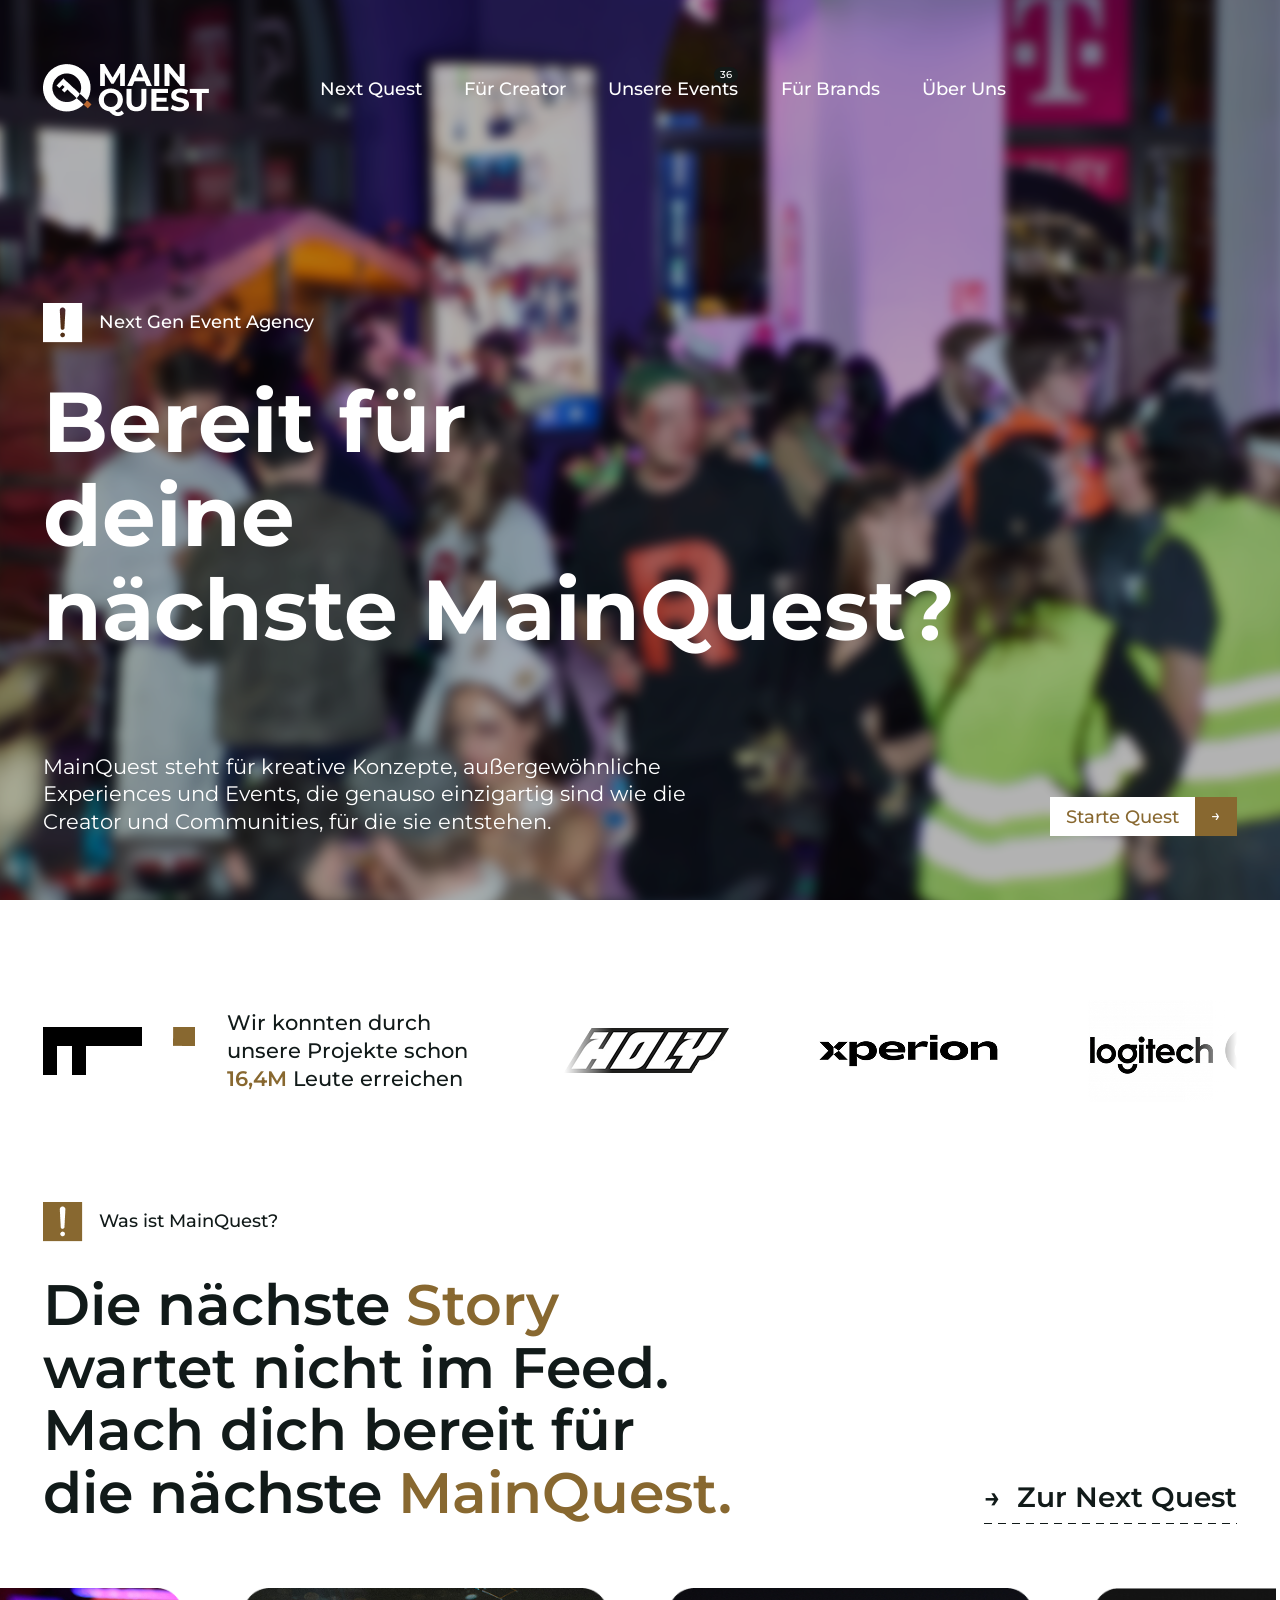
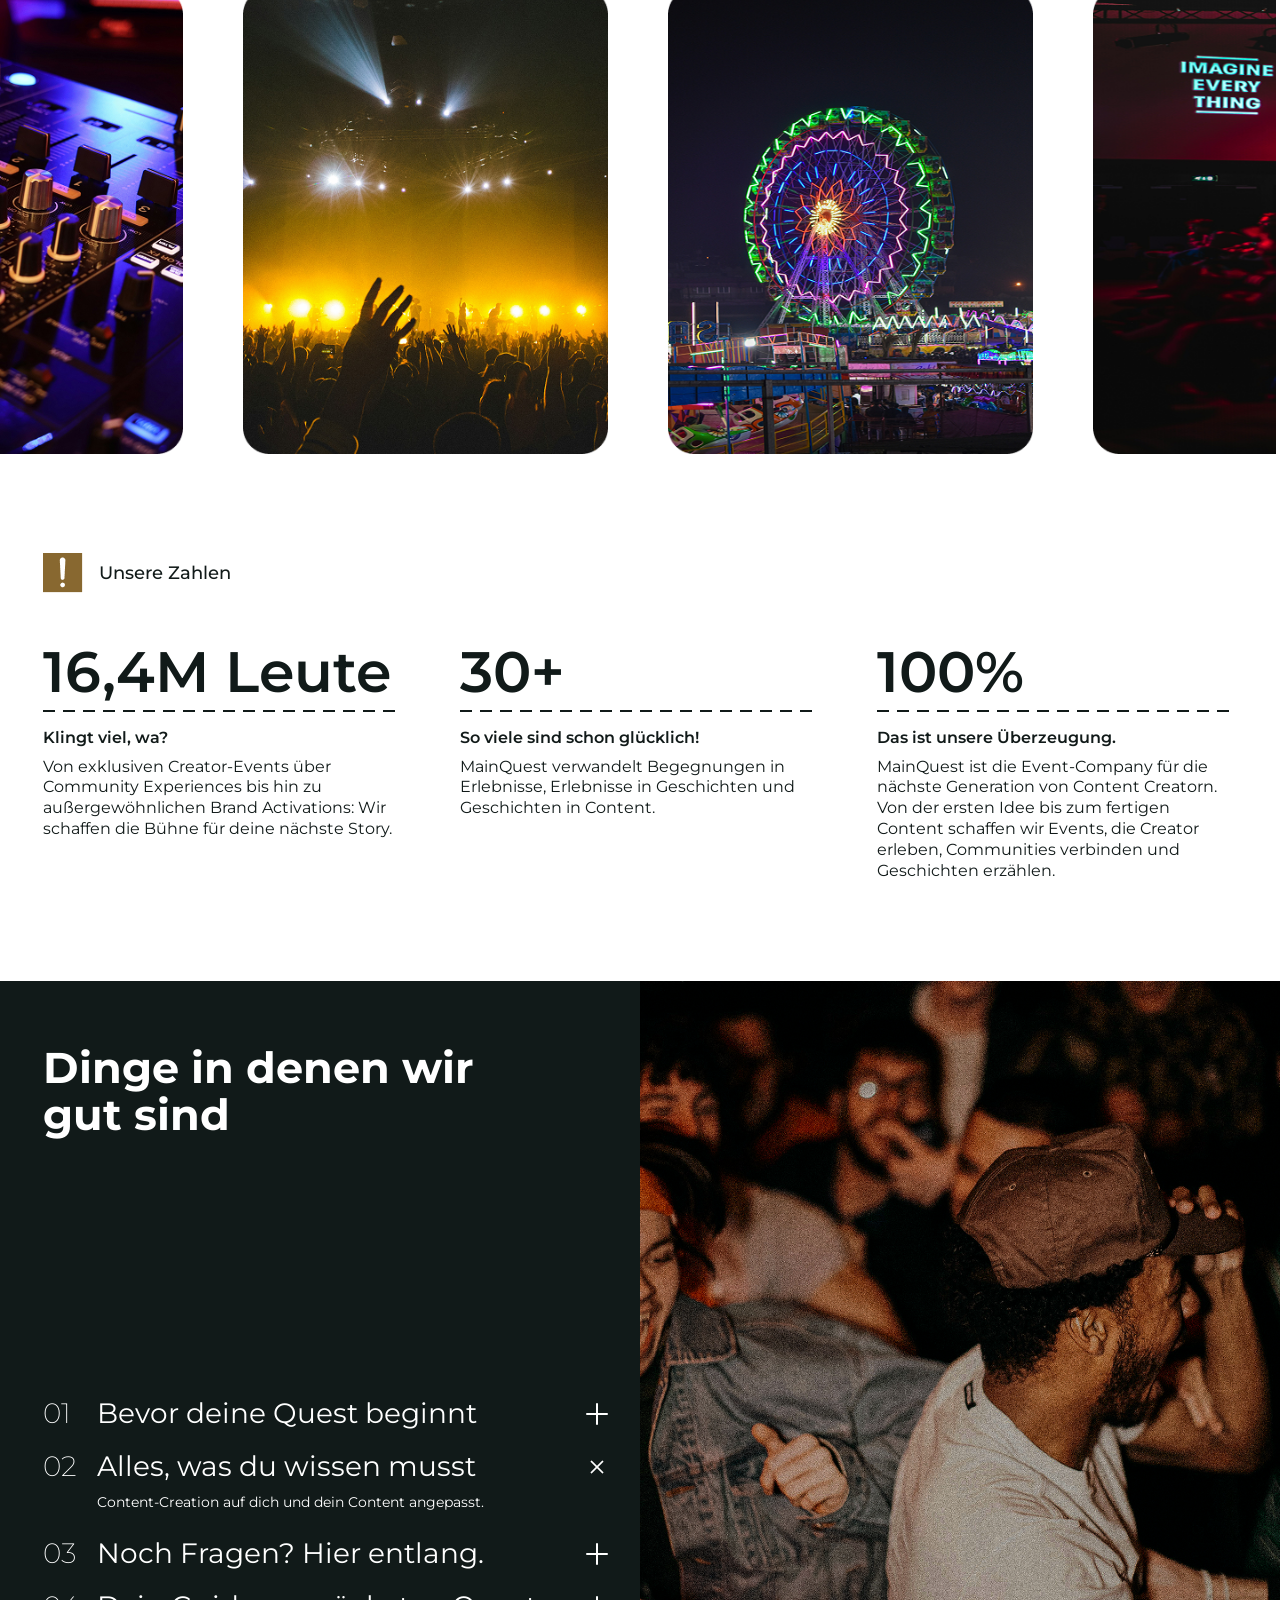
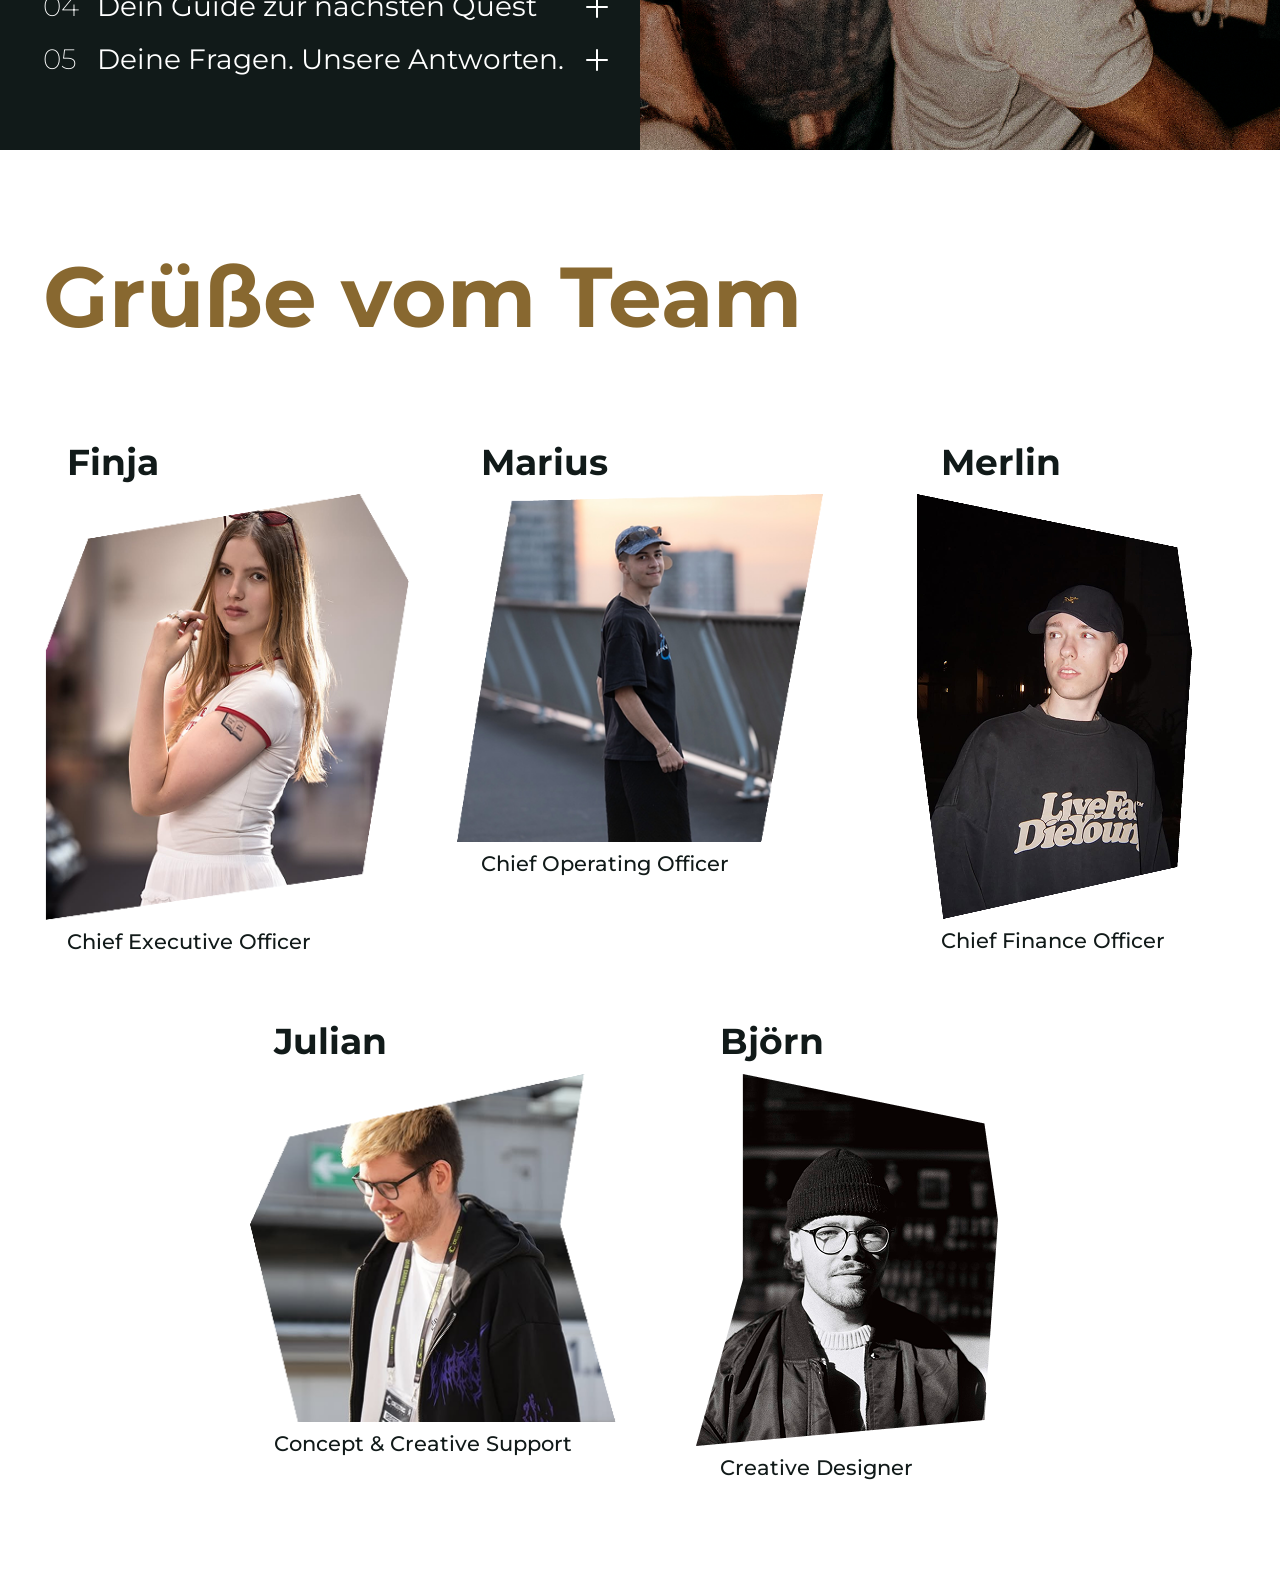
==== index.html @ 130d7368 "first commit" ====
<!DOCTYPE html>
<html lang="de">
<head>
    <meta charset="UTF-8">
    <meta name="viewport" content="width=device-width, initial-scale=1.0">
    <title>Main Quest</title>
    <link rel="stylesheet" href="design.css">
    <link rel="stylesheet" href="styles.css">
    <script src="components.js" defer></script>
</head>
<body>

<nav class="main-nav">
    <a class="nav-logo" href="#hero">
        <img src="imgs/wortlogo.png" alt="MainQuest" width="166" height="52">
    </a>
    <mq-nav-toggle controls="nav-links"></mq-nav-toggle>
    <ul class="nav-links" id="nav-links">
        <li><a href="#whatIs">Next Quest</a></li>
        <li><a href="#">Für Creator</a></li>
        <li><a href="#" data-badge="36">Unsere Events</a></li>
        <li><a href="#">Für Brands</a></li>
        <li><a href="#team">Über Uns</a></li>
    </ul>
</nav>

<section id="hero">
    <div class="hero-content">
        <mq-label variant="light">Next Gen Event Agency</mq-label>
        <h1 class="heading-xl">Bereit für<br> deine<br> nächste MainQuest?</h1>
    </div>
    <div class="hero-footer">
        <p class="hero-text">
            MainQuest steht für kreative Konzepte, außergewöhnliche Experiences und Events,
            die genauso einzigartig sind wie die Creator und Communities, für die sie entstehen.
        </p>
        <a class="button" href="#whatIs">
            <span class="button-label">Starte Quest</span>
            <span class="button-icon" aria-hidden="true">→</span>
        </a>
    </div>
</section>

<section id="partners">
    <div class="logo-and-text">
        <img src="imgs/bildlogo.png" alt="" width="152" height="48">
        <p>
            Wir konnten durch<br> unsere Projekte schon<br>
            <strong class="highlighted">16,4M</strong> Leute erreichen
        </p>
    </div>
    <div class="scrolling-partner-img-display">
        <mq-marquee duration="30s">
            <img src="imgs/partners/holy.png" alt="HOLY" width="165" height="45">
            <img src="imgs/partners/xperion.png" alt="xperion" width="231" height="85">
            <img src="imgs/partners/logi.png" alt="Logitech G" width="182" height="102">
            <img src="imgs/partners/SK-Gaming-cropped.png" alt="SK Gaming" width="220" height="45">
        </mq-marquee>
    </div>
</section>

<section id="whatIs">
    <div class="whatis-head">
        <mq-label>Was ist MainQuest?</mq-label>
        <div class="whatis-row">
            <h2 class="heading-l">
                Die nächste <span class="highlighted">Story</span><br>
                wartet nicht im Feed.<br>
                Mach dich bereit für<br>
                die nächste <span class="highlighted">MainQuest.</span>
            </h2>
            <a class="link-arrow dashed-line" href="#">
                <span aria-hidden="true">→</span> Zur Next Quest
            </a>
        </div>
    </div>
    <div class="gallery">
        <img src="imgs/vibes/dj.png" alt="DJ-Mischpult in blauem Licht" width="411" height="525">
        <img src="imgs/vibes/party.png" alt="Menschenmenge vor einer beleuchteten Bühne" width="411" height="525">
        <img src="imgs/vibes/ferriswheel.png" alt="Beleuchtetes Riesenrad bei Nacht" width="411" height="525">
        <img src="imgs/vibes/nightclub.png" alt="Club mit Leinwand „Imagine Every Thing“" width="411" height="525">
    </div>
</section>

<section id="numbers">
    <mq-label>Unsere Zahlen</mq-label>
    <div class="stats">
        <mq-stat value="16,4M Leute" heading="Klingt viel, wa?">
            Von exklusiven Creator-Events über Community Experiences bis hin zu
            außergewöhnlichen Brand Activations: Wir schaffen die Bühne für deine nächste Story.
        </mq-stat>
        <mq-stat value="30+" heading="So viele sind schon glücklich!">
            MainQuest verwandelt Begegnungen in Erlebnisse, Erlebnisse in Geschichten
            und Geschichten in Content.
        </mq-stat>
        <mq-stat value="100%" heading="Das ist unsere Überzeugung.">
            MainQuest ist die Event-Company für die nächste Generation von Content Creatorn.
            Von der ersten Idee bis zum fertigen Content schaffen wir Events, die Creator erleben,
            Communities verbinden und Geschichten erzählen.
        </mq-stat>
    </div>
</section>

<section id="faq">
    <div class="faq-content">
        <h2 class="heading-m">
            Dinge in denen wir<br> gut sind
        </h2>
        <div class="accordion">
            <mq-faq-item heading="Bevor deine Quest beginnt">...</mq-faq-item>
            <mq-faq-item heading="Alles, was du wissen musst" open>
                Content-Creation auf dich und dein Content angepasst.
            </mq-faq-item>
            <mq-faq-item heading="Noch Fragen? Hier entlang.">...</mq-faq-item>
            <mq-faq-item heading="Dein Guide zur nächsten Quest">...</mq-faq-item>
            <mq-faq-item heading="Deine Fragen. Unsere Antworten.">...</mq-faq-item>
        </div>
    </div>
    <img class="faq-image" src="imgs/vibes/accordionParty.png" alt="Feiernde Menschen auf einem Event" width="720" height="865" loading="lazy">
</section>

<section id="team">
    <h2 class="heading-xl highlighted">Grüße vom Team</h2>
    <div class="team-grid">
        <mq-team-member name="Finja" role="Chief Executive Officer" img="imgs/team/finja.png"></mq-team-member>
        <mq-team-member name="Marius" role="Chief Operating Officer" img="imgs/team/marius.png"></mq-team-member>
        <mq-team-member name="Merlin" role="Chief Finance Officer" img="imgs/team/merlin.png"></mq-team-member>
        <mq-team-member name="Julian" role="Concept &amp; Creative Support" img="imgs/team/julian.png"></mq-team-member>
        <mq-team-member name="Björn" role="Creative Designer" img="imgs/team/bjoern.png"></mq-team-member>
    </div>
</section>

<footer></footer>
</body>
</html>
---- design.css ----
/*

This File contains common used variables, including:

    Colors, Fonts, Sizes, Spacing, Component-Settings

Font sizes use clamp(min, fluid, max):
    max   = value from the design (1440px viewport)
    fluid = max / 1440 * 100vw
    min   = smallest size on mobile

*/

@font-face {
    font-family: "Montserrat";
    src: url("fonts/Montserrat-VariableFont_wght.ttf") format("truetype");
    font-weight: 100 900;
    font-style: normal;
    font-display: swap;
}

@font-face {
    font-family: "Montserrat";
    src: url("fonts/Montserrat-Italic-VariableFont_wght.ttf") format("truetype");
    font-weight: 100 900;
    font-style: italic;
    font-display: swap;
}

:root {
    /* ---------- Colors ---------- */
    --text-color-dark: #111A19;
    --text-color-light: #FFFFFF;
    --text-color-accent: #886830;
    --background-light: var(--text-color-light);
    --background-dark: var(--text-color-dark);
    --badge-background: rgba(17, 26, 25, 0.85);

    /* ---------- Fonts ---------- */
    --font-family: "Montserrat", system-ui, sans-serif;
    --font-weight-thin: 200;
    --font-weight-regular: 400;
    --font-weight-medium: 500;
    --font-weight-semibold: 600;
    --font-weight-bold: 700;

    /* headings are bold */
    --font-size-heading: clamp(44px, 6.67vw, 96px);
    /* big texts are semibold */
    --font-size-big: clamp(34px, 4.44vw, 64px);
    --font-size-title: clamp(30px, 3.33vw, 48px);
    --font-size-medium: clamp(26px, 2.78vw, 40px);
    --font-size-large: clamp(20px, 2.22vw, 32px);
    --font-size-lead: clamp(18px, 1.67vw, 24px);
    /* text is medium*/
    --font-size-text: clamp(16px, 1.39vw, 20px);
    --font-size-small: 16px;
    --font-size-xs: 14px;

    --line-height-tight: 1.1;
    --line-height-text: 1.3;

    /* ---------- Spacing ---------- */
    --space-xs: 8px;
    --space-s: 16px;
    --space-m: 24px;
    --space-l: 32px;
    --space-xl: 48px;
    --space-2xl: 64px;
    --space-3xl: 96px;

    /* left/right page padding */
    --gutter: clamp(16px, 3.33vw, 48px);
    /* vertical distance between sections */
    --section-spacing: clamp(64px, 7.8vw, 112px);

    --transition: 200ms ease;

    /* ---------- Components ---------- */

    /* label (exclamation icon + text) */
    --label-icon-size: 40px;

    /* navigation */
    --nav-logo-height: 52px;
    --nav-gap: clamp(32px, 8.7vw, 125px);
    --nav-link-gap: clamp(24px, 3.3vw, 48px);
    --font-size-nav: 18px;

    /* hero */
    --hero-min-height: 100svh;
    --hero-padding-top: 180px;
    --hero-blur: 6px;
    --hero-brightness: 0.7;
    --hero-text-width: 720px;

    /* partner logos */
    --partner-mark-height: 48px;
    --marquee-duration: 30s;
    --marquee-gap: var(--space-2xl);
    --marquee-fade: var(--space-xl);
    --marquee-min-width: 360px;

    /* gallery (cqi = % of section width, row fits exactly at 1440px) */
    --gallery-height: clamp(280px, 36.4cqi, 525px);
    --gallery-gap: clamp(16px, 4.7cqi, 69px);

    /* dashed lines */
    --dash-length: 12px;
    --dash-gap: 8px;
    --dash-thickness: 2px;

    /* numbers */
    --stat-min-width: 260px;
    --stats-gap: clamp(24px, 4.4vw, 64px);

    /* faq / accordion */
    --faq-number-width: clamp(28px, 3vw, 44px);
    --faq-gap: var(--space-s);
    --faq-icon-size: 22px;

    /* team */
    --team-columns: 3;
    --team-gap: var(--space-xl);
}

.highlighted{
    color: var(--text-color-accent);
}
---- styles.css ----
/*

Layout & component styles.
All values (colors, fonts, sizes, spacing) come from design.css.

Breakpoints (media queries can't use variables):
    900px  -> tablet / mobile layout (burger nav, stacked sections)
    600px  -> small phones

*/

/* ========== Base ========== */

*,
*::before,
*::after {
    box-sizing: border-box;
}

body {
    margin: 0;
    font-family: var(--font-family);
    font-size: var(--font-size-text);
    font-weight: var(--font-weight-medium);
    line-height: var(--line-height-text);
    color: var(--text-color-dark);
    background: var(--background-light);
}

h1, h2, h3, p {
    margin: 0;
}

ul {
    list-style: none;
    margin: 0;
    padding: 0;
}

a {
    color: inherit;
    text-decoration: none;
}

img {
    display: block;
    max-width: 100%;
    height: auto;
}

strong {
    font-weight: var(--font-weight-semibold);
}

/* hide components until components.js has rendered them */
:is(mq-label, mq-marquee, mq-stat, mq-faq-item, mq-team-member, mq-nav-toggle):not(:defined) {
    visibility: hidden;
}

/* sections are spaced by margins, they collapse between neighbours */
body > section {
    margin-block: var(--section-spacing);
}

/* ========== Utilities ========== */

.heading-xl {
    font-size: var(--font-size-heading);
    font-weight: var(--font-weight-bold);
    line-height: var(--line-height-tight);
}

.heading-l {
    font-size: var(--font-size-big);
    font-weight: var(--font-weight-semibold);
    line-height: var(--line-height-tight);
}

.heading-m {
    font-size: var(--font-size-title);
    font-weight: var(--font-weight-bold);
    line-height: var(--line-height-tight);
}

/* dashed underline, dash size is controlled by --dash-* variables */
.dashed-line {
    padding-bottom: var(--space-xs);
    background-image: linear-gradient(to right, currentColor var(--dash-length), transparent 0);
    background-size: calc(var(--dash-length) + var(--dash-gap)) var(--dash-thickness);
    background-repeat: repeat-x;
    background-position: left bottom;
}

/* ========== Label (mq-label) ========== */

mq-label {
    display: flex;
    align-items: center;
    gap: var(--space-s);
    font-size: var(--font-size-nav);
}

.label-icon {
    width: var(--label-icon-size);
    height: var(--label-icon-size);
    flex-shrink: 0;
}

/* ========== Button ========== */

.button {
    display: inline-flex;
    align-items: stretch;
    font-size: var(--font-size-text);
    color: var(--text-color-accent);
}

.button-label {
    padding: var(--space-xs) var(--space-s);
    background: var(--background-light);
    transition: background var(--transition), color var(--transition);
}

.button-icon {
    display: flex;
    align-items: center;
    justify-content: center;
    padding-inline: var(--space-s);
    background: var(--text-color-accent);
    color: var(--text-color-light);
    font-size: var(--font-size-small);
    transition: background var(--transition);
}

.button:hover .button-label,
.button:focus-visible .button-label {
    background: var(--text-color-accent);
    color: var(--text-color-light);
}

.button:hover .button-icon,
.button:focus-visible .button-icon {
    background: var(--background-dark);
}

/* ========== Navigation ========== */

.main-nav {
    position: absolute;
    inset: 0 0 auto 0;
    z-index: 10;
    display: flex;
    align-items: center;
    gap: var(--nav-gap);
    padding: var(--space-2xl) var(--gutter) var(--space-s);
    color: var(--text-color-light);
}

.nav-logo img {
    height: var(--nav-logo-height);
    width: auto;
}

.nav-links {
    display: flex;
    flex-wrap: wrap;
    gap: var(--space-s) var(--nav-link-gap);
    font-size: var(--font-size-nav);
}

.nav-links a {
    position: relative;
    transition: opacity var(--transition);
}

.nav-links a:hover {
    opacity: 0.7;
}

/* small counter, set via <a data-badge="36"> */
.nav-links a[data-badge]::after {
    content: attr(data-badge);
    position: absolute;
    top: -1.1em;
    right: 0;
    padding: 1px 6px;
    border-radius: 999px;
    background: var(--badge-background);
    font-size: 10px;
    line-height: 1.4;
}

mq-nav-toggle {
    display: none;
    margin-left: auto;
}

.nav-toggle-button {
    display: flex;
    flex-direction: column;
    gap: 6px;
    padding: var(--space-xs);
    border: 0;
    background: none;
    cursor: pointer;
}

.nav-toggle-bar {
    display: block;
    width: 28px;
    height: 2px;
    background: currentColor;
    color: var(--text-color-light);
    transition: transform var(--transition), opacity var(--transition);
}

.main-nav.is-open .nav-toggle-bar:nth-child(1) {
    transform: translateY(8px) rotate(45deg);
}

.main-nav.is-open .nav-toggle-bar:nth-child(2) {
    opacity: 0;
}

.main-nav.is-open .nav-toggle-bar:nth-child(3) {
    transform: translateY(-8px) rotate(-45deg);
}

/* ========== Hero ========== */

#hero {
    --hero-image: url("imgs/vibes/header-web.jpg");

    position: relative;
    isolation: isolate;
    overflow: hidden;
    display: flex;
    flex-direction: column;
    justify-content: flex-end;
    gap: var(--space-3xl);
    min-height: var(--hero-min-height);
    margin-top: 0;
    padding: var(--hero-padding-top) var(--gutter) var(--space-2xl);
    color: var(--text-color-light);
}

/* blurred + darkened background image */
#hero::before {
    content: "";
    position: absolute;
    inset: calc(var(--hero-blur) * -3);
    z-index: -1;
    background: var(--hero-image) center / cover no-repeat;
    filter: blur(var(--hero-blur)) brightness(var(--hero-brightness));
}

.hero-content {
    display: flex;
    flex-direction: column;
    gap: var(--space-l);
}

.hero-footer {
    display: flex;
    flex-wrap: wrap;
    justify-content: space-between;
    align-items: flex-end;
    gap: var(--space-l);
}

.hero-text {
    max-width: var(--hero-text-width);
    font-size: var(--font-size-lead);
    font-weight: var(--font-weight-regular);
}

/* ========== Partners ========== */

#partners {
    display: flex;
    flex-wrap: wrap;
    align-items: center;
    gap: var(--space-xl) var(--space-3xl);
    padding-inline: var(--gutter);
}

.logo-and-text {
    display: flex;
    align-items: center;
    gap: var(--space-l);
}

.logo-and-text img {
    height: var(--partner-mark-height);
    width: auto;
}

.logo-and-text p {
    font-size: var(--font-size-lead);
}

.scrolling-partner-img-display {
    flex: 1 1 var(--marquee-min-width);
    min-width: 0;
}

/* ========== Marquee (mq-marquee) ========== */

mq-marquee {
    display: flex;
    overflow: hidden;
    mask-image: linear-gradient(
        to right,
        transparent,
        #000 var(--marquee-fade),
        #000 calc(100% - var(--marquee-fade)),
        transparent
    );
}

.marquee-group {
    display: flex;
    align-items: center;
    flex-shrink: 0;
    gap: var(--marquee-gap);
    padding-right: var(--marquee-gap);
    animation: marquee var(--marquee-duration) linear infinite;
}

/* removes white logo backgrounds on light sections */
.marquee-group img {
    mix-blend-mode: multiply;
}

mq-marquee:hover .marquee-group {
    animation-play-state: paused;
}

@keyframes marquee {
    to {
        transform: translateX(-100%);
    }
}

@media (prefers-reduced-motion: reduce) {
    .marquee-group {
        animation: none;
        flex-wrap: wrap;
        flex-shrink: 1;
    }

    .marquee-group[aria-hidden] {
        display: none;
    }
}

/* ========== What is MainQuest ========== */

#whatIs {
    /* gallery sizes are relative to this section (cqi) */
    container-type: inline-size;
    display: flex;
    flex-direction: column;
    gap: var(--space-2xl);
}

.whatis-head {
    display: flex;
    flex-direction: column;
    gap: var(--space-l);
    padding-inline: var(--gutter);
}

.whatis-row {
    display: flex;
    flex-wrap: wrap;
    justify-content: space-between;
    align-items: flex-end;
    gap: var(--space-l);
}

.link-arrow {
    display: inline-flex;
    gap: var(--space-s);
    font-size: var(--font-size-large);
    font-weight: var(--font-weight-semibold);
    --dash-length: 8px;
    --dash-gap: 6px;
    --dash-thickness: 1.5px;
    transition: color var(--transition);
}

.link-arrow:hover {
    color: var(--text-color-accent);
}

/* ========== Gallery ========== */

.gallery {
    display: flex;
    gap: var(--gallery-gap);
    overflow-x: auto;
    scroll-snap-type: x proximity;
    scrollbar-width: none;
}

.gallery::-webkit-scrollbar {
    display: none;
}

.gallery img {
    flex-shrink: 0;
    width: auto;
    height: var(--gallery-height);
    max-width: none;
    scroll-snap-align: start;
}

/* ========== Numbers (mq-stat) ========== */

#numbers {
    display: flex;
    flex-direction: column;
    gap: var(--space-xl);
    padding-inline: var(--gutter);
}

.stats {
    display: flex;
    flex-wrap: wrap;
    gap: var(--space-xl) var(--stats-gap);
}

mq-stat {
    flex: 1 1 var(--stat-min-width);
    display: flex;
    flex-direction: column;
    gap: var(--space-xs);
    font-size: var(--font-size-small);
}

.stat-value {
    margin-bottom: var(--space-xs);
    font-size: var(--font-size-big);
    font-weight: var(--font-weight-semibold);
    line-height: var(--line-height-tight);
}

.stat-heading {
    font-weight: var(--font-weight-semibold);
}

.stat-text {
    font-weight: var(--font-weight-regular);
}

/* ========== FAQ / Accordion (mq-faq-item) ========== */

#faq {
    display: flex;
    background: var(--background-dark);
    color: var(--text-color-light);
}

.faq-content {
    flex: 1 1 50%;
    display: flex;
    flex-direction: column;
    justify-content: space-between;
    gap: var(--space-3xl);
    padding-block: var(--space-2xl);
}

.faq-content h2 {
    padding-inline: var(--gutter);
}

.faq-image {
    flex: 1 1 50%;
    min-width: 0;
    object-fit: cover;
}

.accordion {
    display: flex;
    flex-direction: column;
}

mq-faq-item {
    display: block;
}

.faq-summary {
    display: flex;
    align-items: center;
    gap: var(--faq-gap);
    padding: var(--space-xs) var(--space-l) var(--space-xs) var(--gutter);
    font-size: var(--font-size-large);
    font-weight: var(--font-weight-regular);
    cursor: pointer;
    list-style: none;
    transition: background var(--transition), color var(--transition);
}

.faq-summary::-webkit-details-marker {
    display: none;
}

.faq-summary:hover,
.faq-summary:focus-visible {
    outline: none;
    background: var(--background-light);
    color: var(--text-color-dark);
}

.faq-number {
    flex-shrink: 0;
    min-width: var(--faq-number-width);
    font-weight: var(--font-weight-thin);
}

.faq-question {
    flex: 1;
}

/* icon is black -> inverted to white on the dark background */
.faq-icon {
    flex-shrink: 0;
    width: var(--faq-icon-size);
    height: var(--faq-icon-size);
    filter: invert(1);
    transition: transform var(--transition), filter var(--transition);
}

.faq-summary:hover .faq-icon,
.faq-summary:focus-visible .faq-icon {
    filter: none;
}

.faq-item[open] .faq-icon {
    transform: rotate(45deg) scale(0.8);
}

.faq-answer {
    padding: 0 var(--space-l) var(--space-s) calc(var(--gutter) + var(--faq-number-width) + var(--faq-gap));
    font-size: var(--font-size-xs);
    font-weight: var(--font-weight-regular);
}

/* ========== Team (mq-team-member) ========== */

#team {
    display: flex;
    flex-direction: column;
    gap: var(--space-3xl);
    padding-inline: var(--gutter);
}

.team-grid {
    display: flex;
    flex-wrap: wrap;
    justify-content: center;
    gap: var(--space-2xl) var(--team-gap);
}

mq-team-member {
    flex: 0 1 calc((100% - (var(--team-columns) - 1) * var(--team-gap)) / var(--team-columns));
    display: flex;
    justify-content: center;
}

.team-card {
    display: flex;
    flex-direction: column;
    gap: var(--space-xs);
    width: fit-content;
    max-width: 100%;
}

.team-name {
    padding-inline: var(--space-m);
    font-size: var(--font-size-medium);
    font-weight: var(--font-weight-bold);
}

.team-role {
    padding-inline: var(--space-m);
    font-size: var(--font-size-lead);
}

/* ========== Responsive ========== */

@media (max-width: 900px) {
    :root {
        --team-columns: 2;
        --nav-logo-height: 40px;
    }

    /* burger navigation */
    .main-nav {
        padding-top: var(--space-l);
    }

    mq-nav-toggle {
        display: block;
    }

    .nav-links {
        position: absolute;
        top: 100%;
        left: 0;
        right: 0;
        display: none;
        flex-direction: column;
        padding: var(--space-m) var(--gutter);
        background: var(--background-dark);
    }

    .main-nav.is-open {
        background: var(--background-dark);
    }

    .main-nav.is-open .nav-links {
        display: flex;
    }

    .nav-links a[data-badge]::after {
        position: static;
        margin-left: var(--space-xs);
    }

    /* faq: image below the accordion */
    #faq {
        flex-direction: column;
    }

    .faq-content {
        gap: var(--space-2xl);
    }

    .faq-image {
        max-height: 60vh;
        width: 100%;
    }
}

@media (max-width: 600px) {
    :root {
        --team-columns: 1;
        --label-icon-size: 32px;
    }

    .logo-and-text {
        flex-direction: column;
        align-items: flex-start;
        gap: var(--space-s);
    }

    .hero-footer {
        align-items: flex-start;
        flex-direction: column;
    }
}
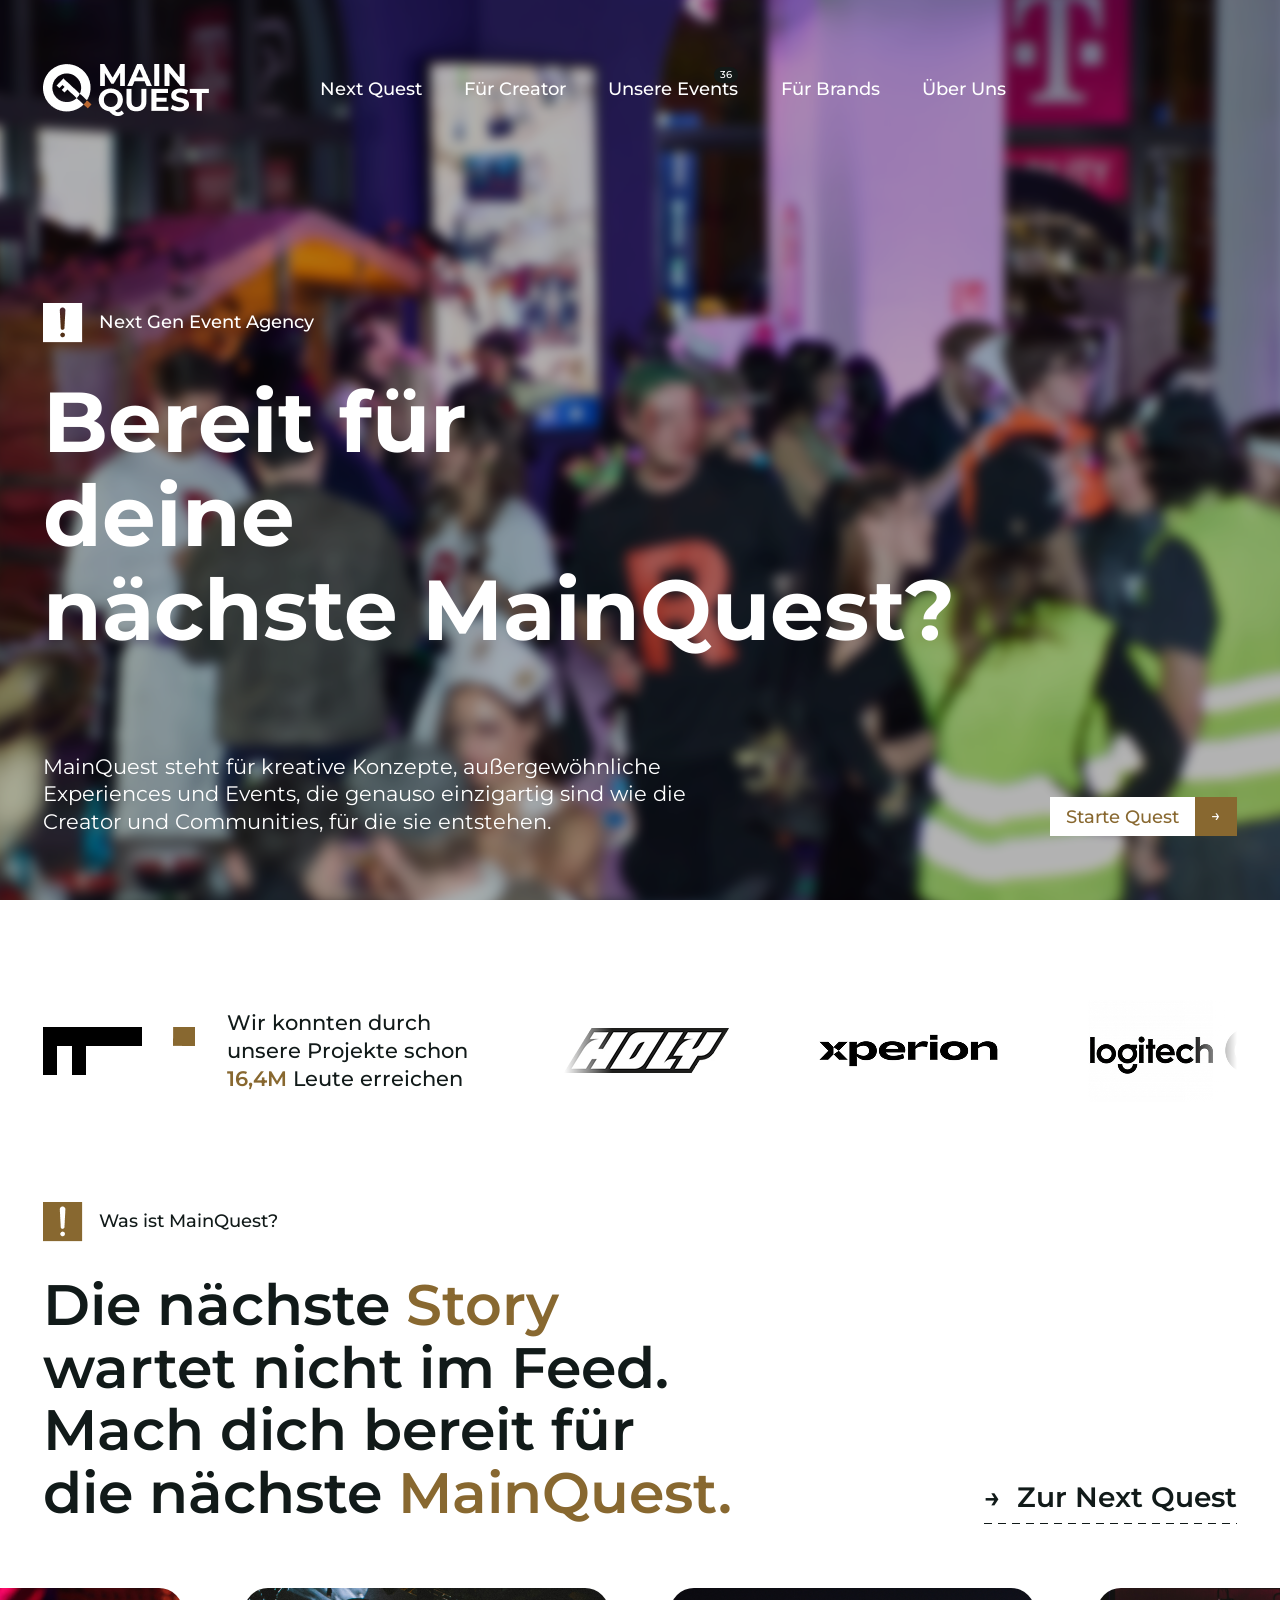
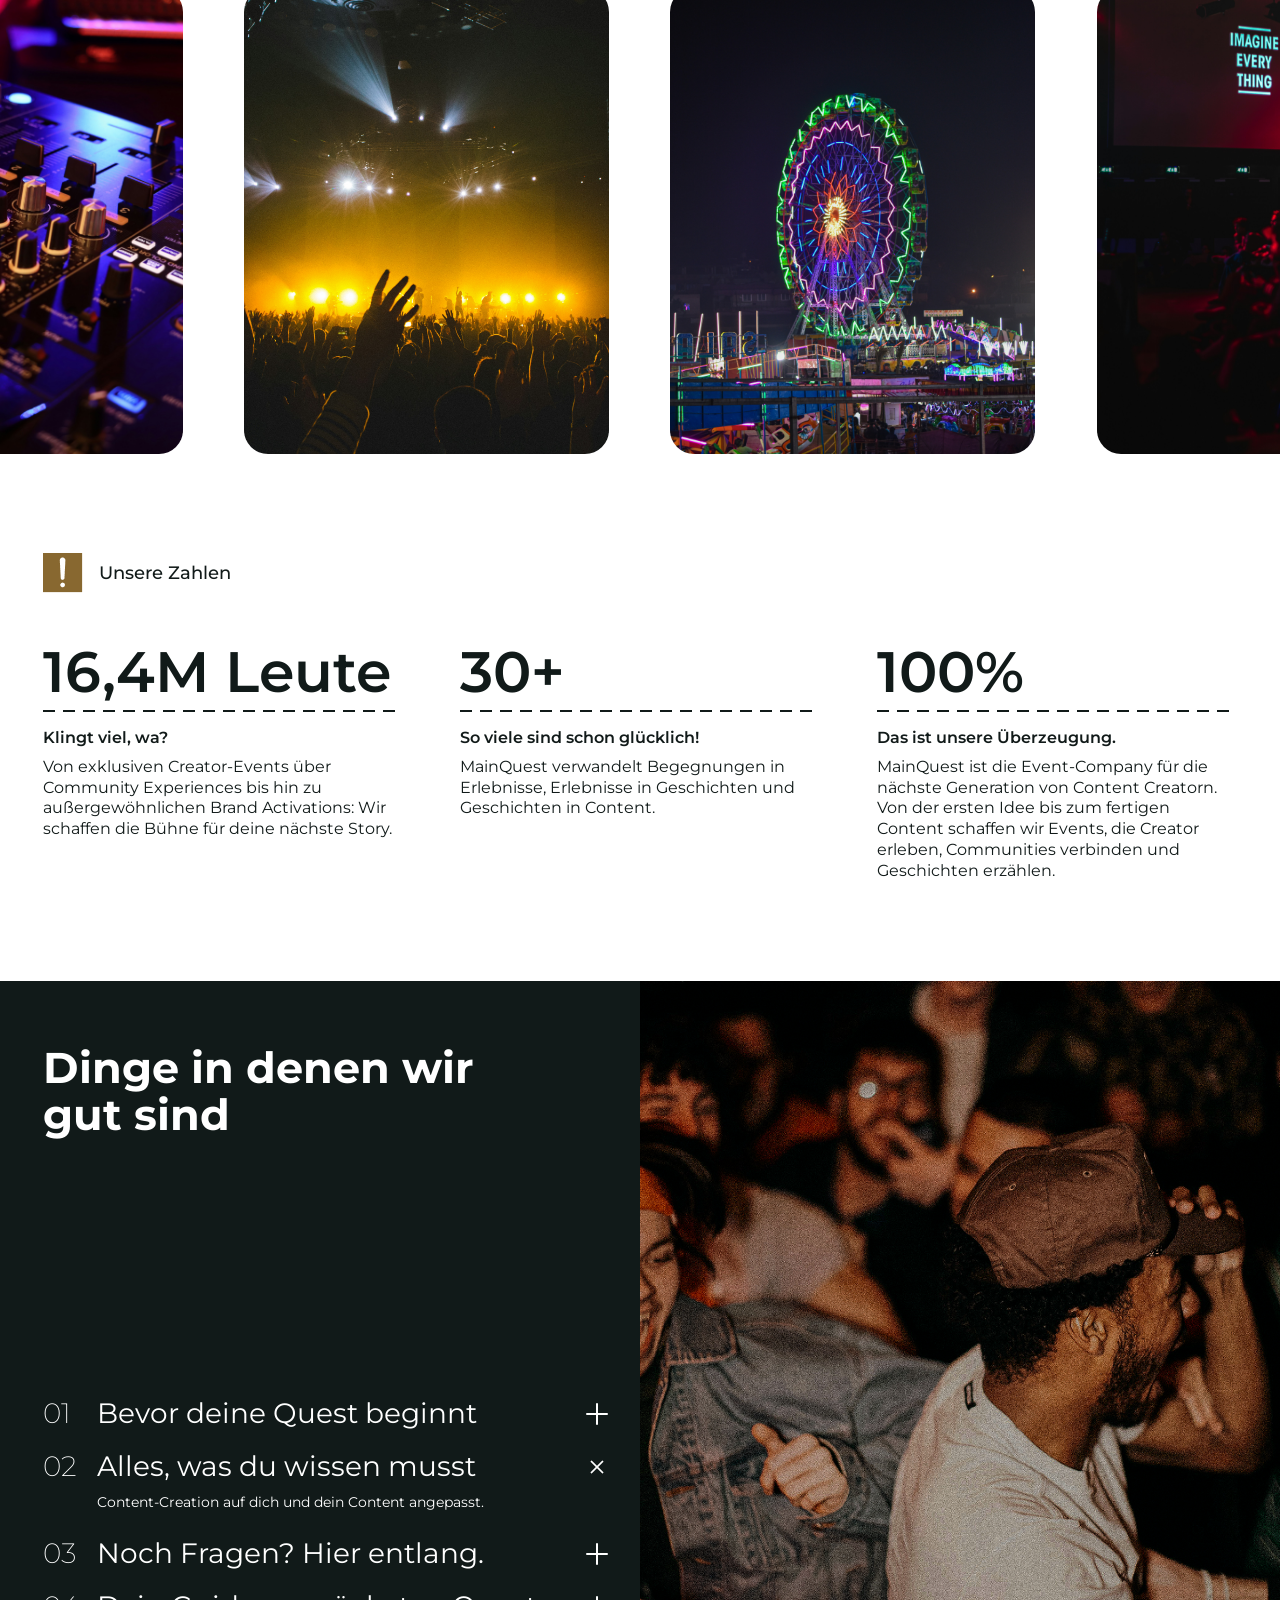
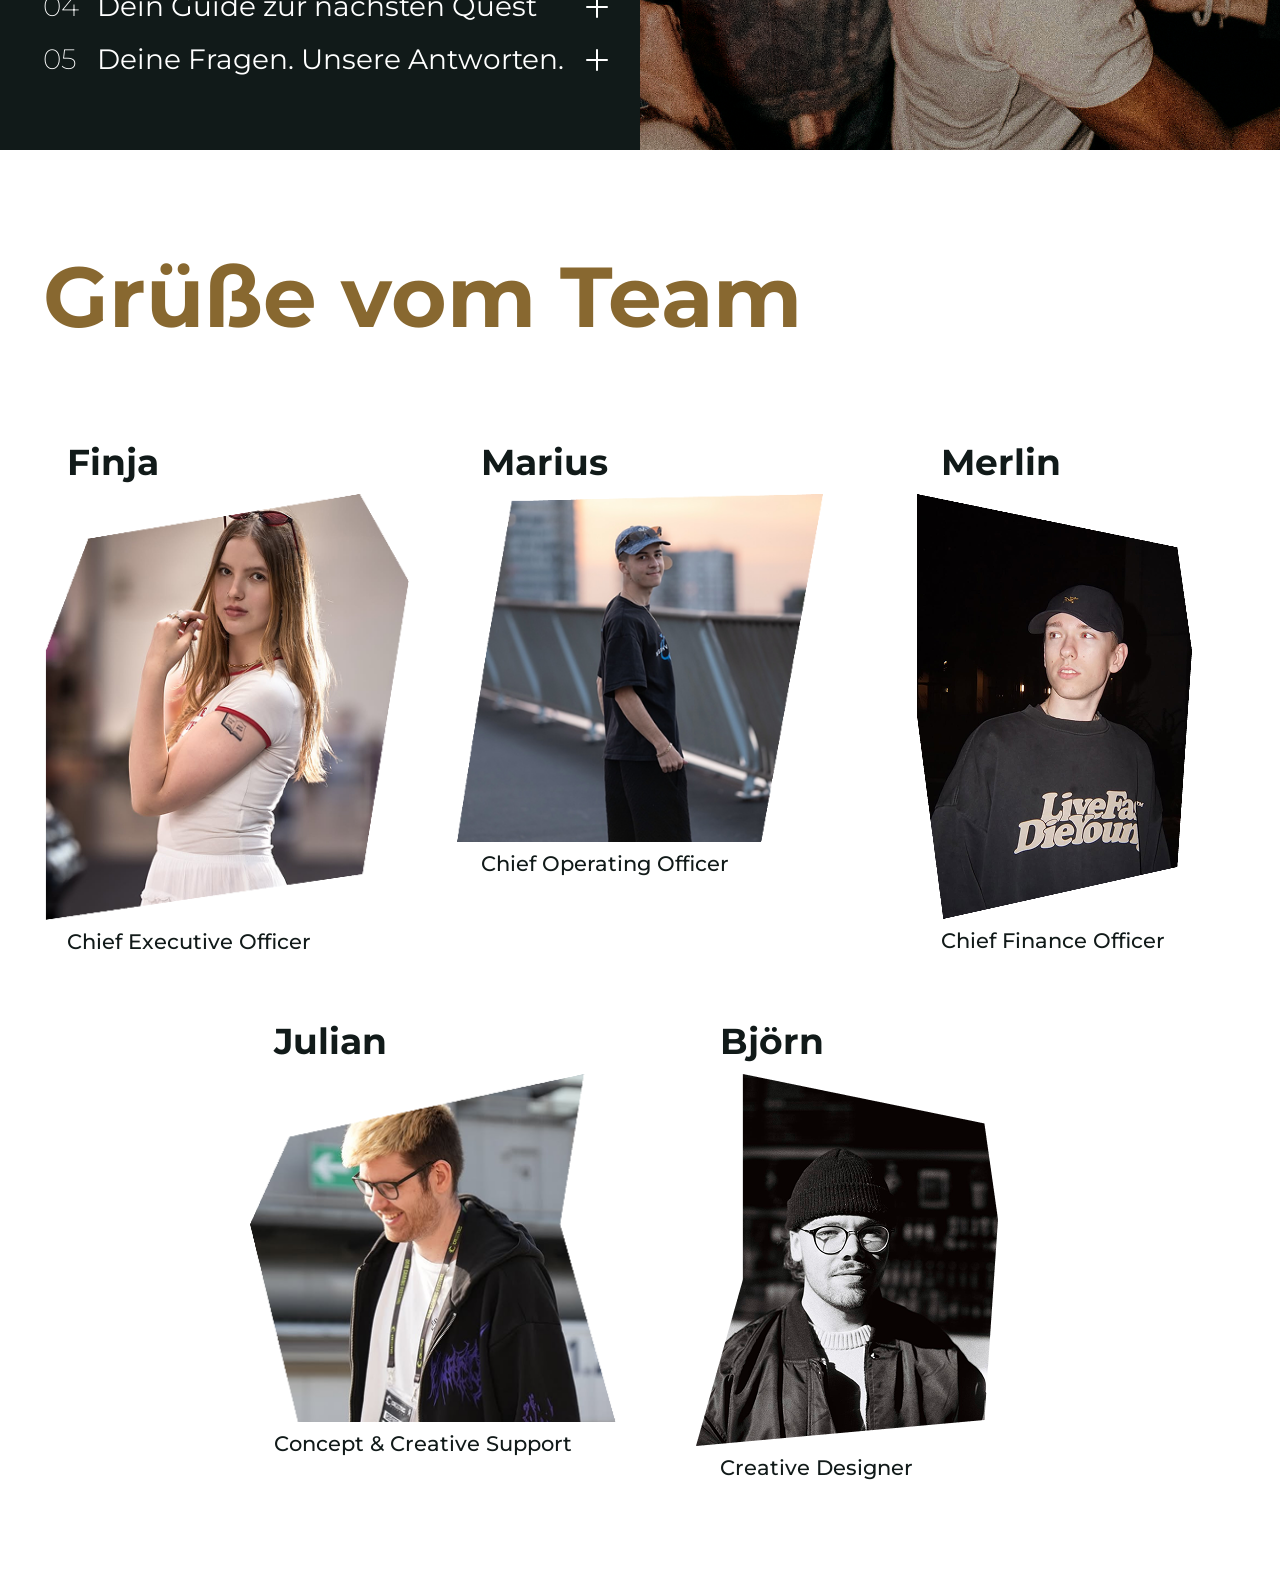
==== commit 41c69446: "update vibes" ====
--- a/index.html
+++ b/index.html
@@ -74,12 +74,12 @@
             </a>
         </div>
     </div>
-    <div class="gallery">
-        <img src="imgs/vibes/dj.png" alt="DJ-Mischpult in blauem Licht" width="411" height="525">
-        <img src="imgs/vibes/party.png" alt="Menschenmenge vor einer beleuchteten Bühne" width="411" height="525">
-        <img src="imgs/vibes/ferriswheel.png" alt="Beleuchtetes Riesenrad bei Nacht" width="411" height="525">
-        <img src="imgs/vibes/nightclub.png" alt="Club mit Leinwand „Imagine Every Thing“" width="411" height="525">
-    </div>
+    <mq-carousel class="gallery" start="center" role="region" aria-label="Eindrücke von unseren Events">
+        <img src="imgs/vibes/dj.jpg" alt="DJ-Mischpult in blauem Licht" loading="lazy">
+        <img src="imgs/vibes/party.jpg" alt="Menschenmenge vor einer beleuchteten Bühne" loading="lazy">
+        <img src="imgs/vibes/ferriswheel.jpg" alt="Beleuchtetes Riesenrad bei Nacht" loading="lazy">
+        <img src="imgs/vibes/nightclub.jpg" alt="Club mit Leinwand „Imagine Every Thing“" loading="lazy">
+    </mq-carousel>
 </section>
 
 <section id="numbers">
--- a/design.css
+++ b/design.css
@@ -1,7 +1,6 @@
 /*
 
 This File contains common used variables, including:
-
     Colors, Fonts, Sizes, Spacing, Component-Settings
 
 Font sizes use clamp(min, fluid, max):
@@ -101,9 +100,11 @@
     --marquee-fade: var(--space-xl);
     --marquee-min-width: 360px;
 
-    /* gallery (cqi = % of section width, row fits exactly at 1440px) */
-    --gallery-height: clamp(280px, 36.4cqi, 525px);
-    --gallery-gap: clamp(16px, 4.7cqi, 69px);
+    /* gallery carousel (cqi = % of section width, so the row is always wider than the screen) */
+    --gallery-item-width: clamp(240px, 28.5cqi, 640px);
+    --gallery-item-ratio: 411 / 525;
+    --gallery-gap: clamp(16px, 4.8cqi, 69px);
+    --gallery-radius: 24px;
 
     /* dashed lines */
     --dash-length: 12px;
--- a/styles.css
+++ b/styles.css
@@ -53,7 +53,7 @@
 }
 
 /* hide components until components.js has rendered them */
-:is(mq-label, mq-marquee, mq-stat, mq-faq-item, mq-team-member, mq-nav-toggle):not(:defined) {
+:is(mq-label, mq-marquee, mq-carousel, mq-stat, mq-faq-item, mq-team-member, mq-nav-toggle):not(:defined) {
     visibility: hidden;
 }
 
@@ -400,20 +400,35 @@
     display: flex;
     gap: var(--gallery-gap);
     overflow-x: auto;
-    scroll-snap-type: x proximity;
     scrollbar-width: none;
+    cursor: grab;
 }
 
 .gallery::-webkit-scrollbar {
     display: none;
 }
 
+.gallery.is-dragging {
+    cursor: grabbing;
+}
+
+.gallery:focus-visible {
+    outline: 2px solid var(--text-color-accent);
+    outline-offset: 4px;
+}
+
+/* portrait crop + rounded corners, focus point per image via style="--gallery-focus: 30% 50%" */
 .gallery img {
     flex-shrink: 0;
-    width: auto;
-    height: var(--gallery-height);
+    width: var(--gallery-item-width);
     max-width: none;
-    scroll-snap-align: start;
+    height: auto;
+    aspect-ratio: var(--gallery-item-ratio);
+    object-fit: cover;
+    object-position: var(--gallery-focus, center);
+    border-radius: var(--gallery-radius);
+    user-select: none;
+    -webkit-user-drag: none;
 }
 
 /* ========== Numbers (mq-stat) ========== */
@@ -629,6 +644,15 @@
         margin-left: var(--space-xs);
     }
 
+    /* gallery: snap images on touch devices */
+    .gallery {
+        scroll-snap-type: x mandatory;
+    }
+
+    .gallery img {
+        scroll-snap-align: center;
+    }
+
     /* faq: image below the accordion */
     #faq {
         flex-direction: column;
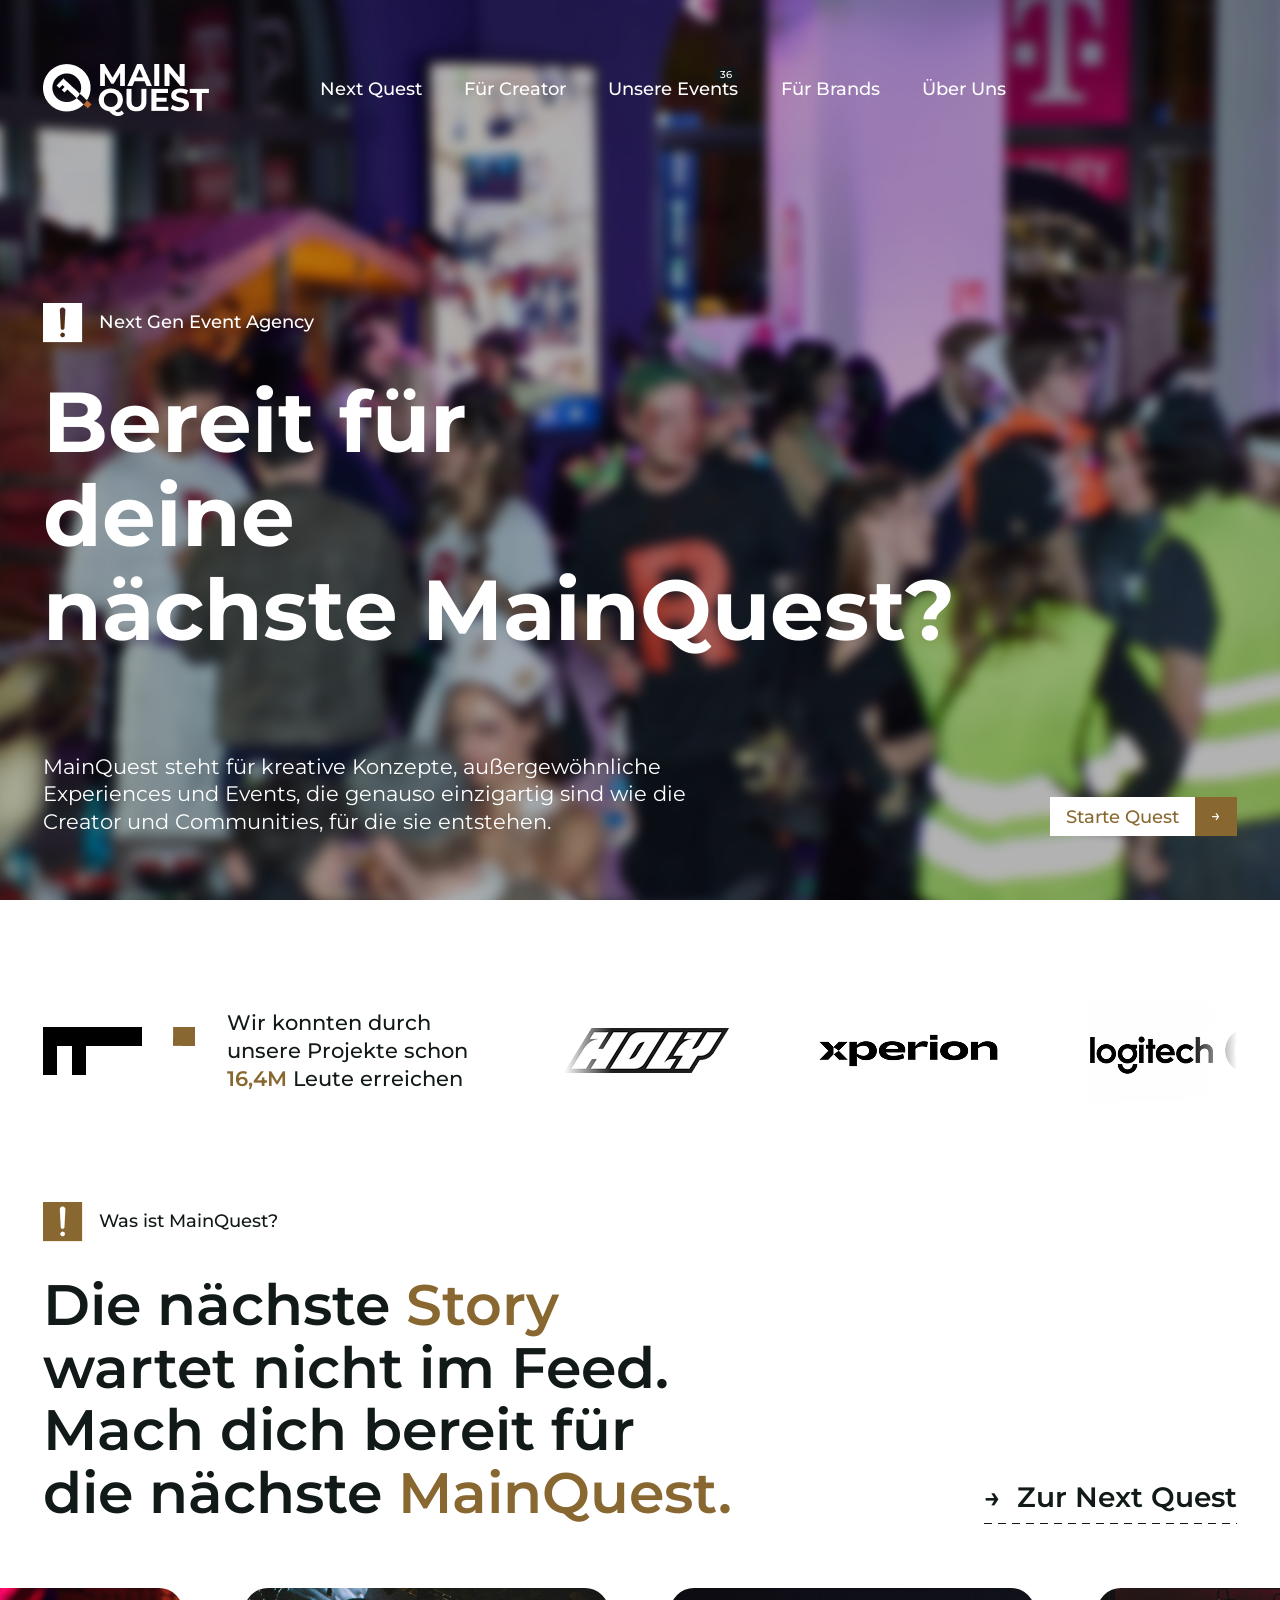
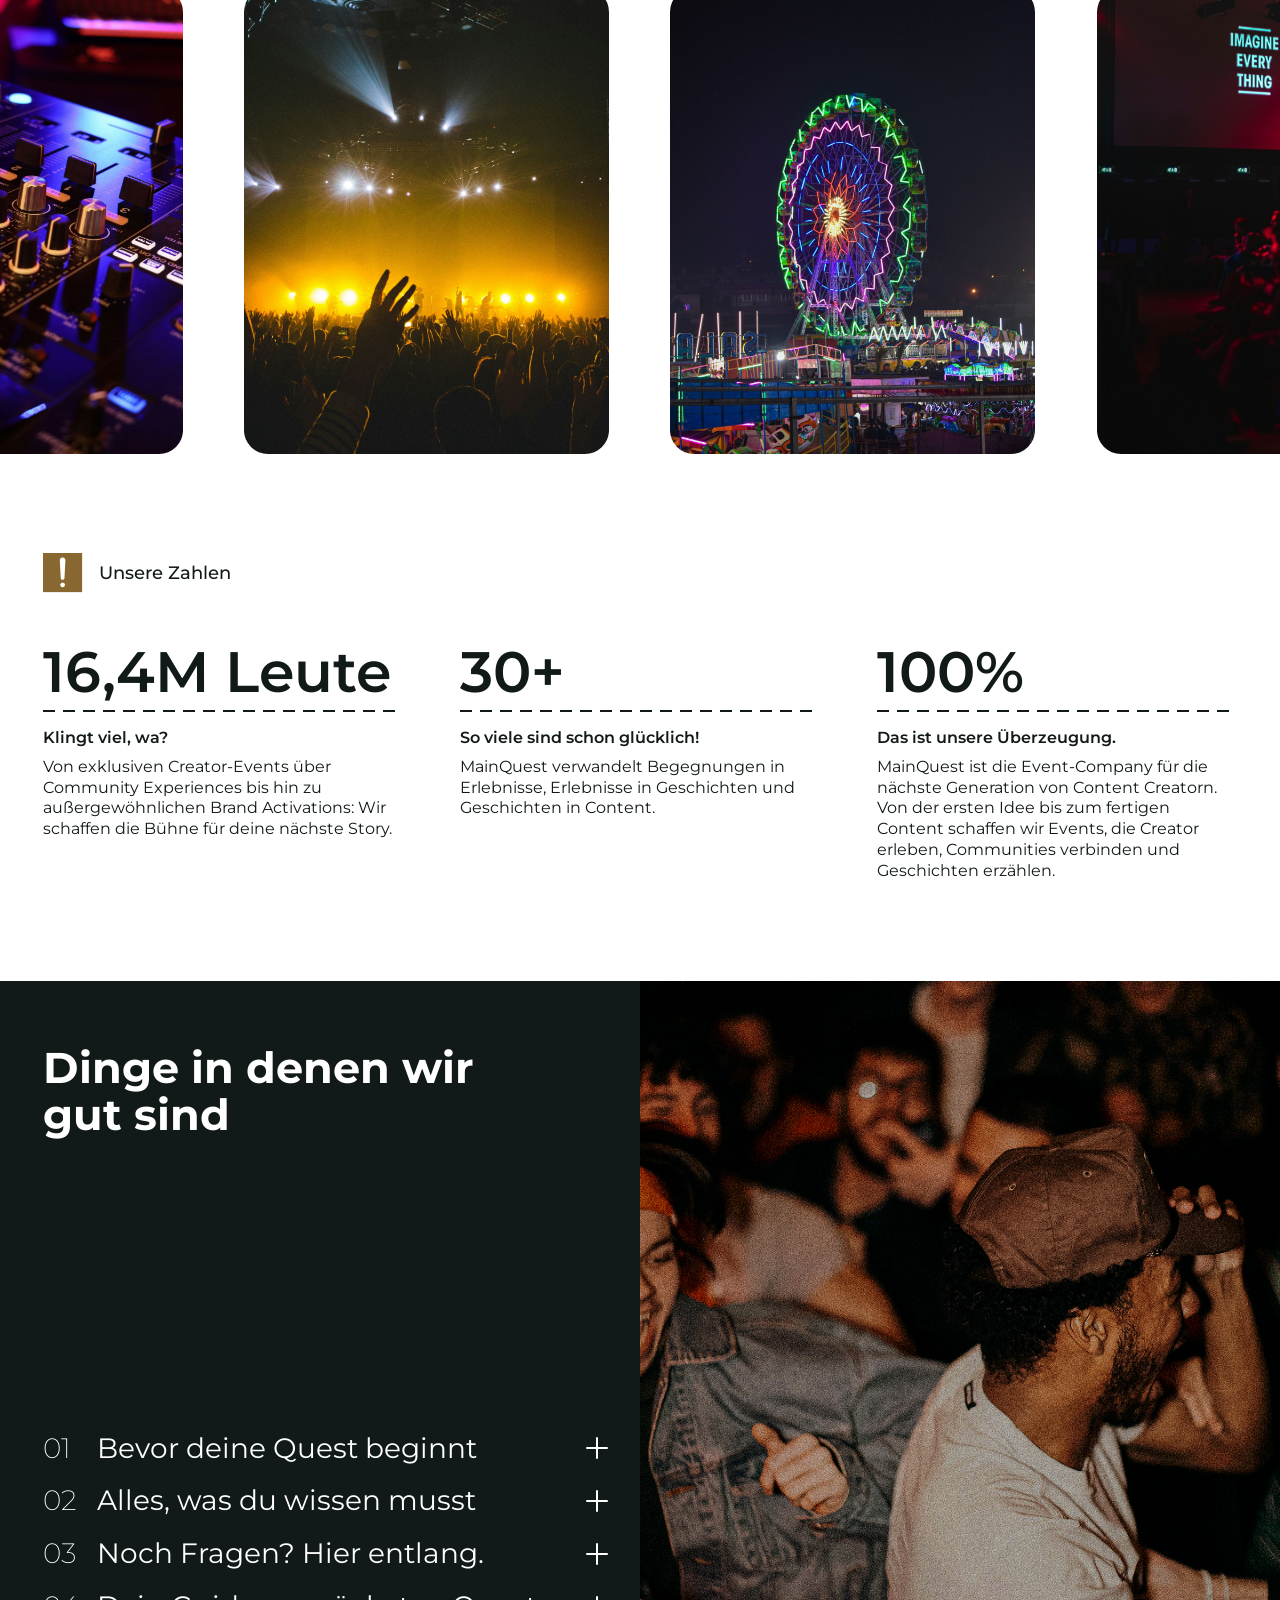
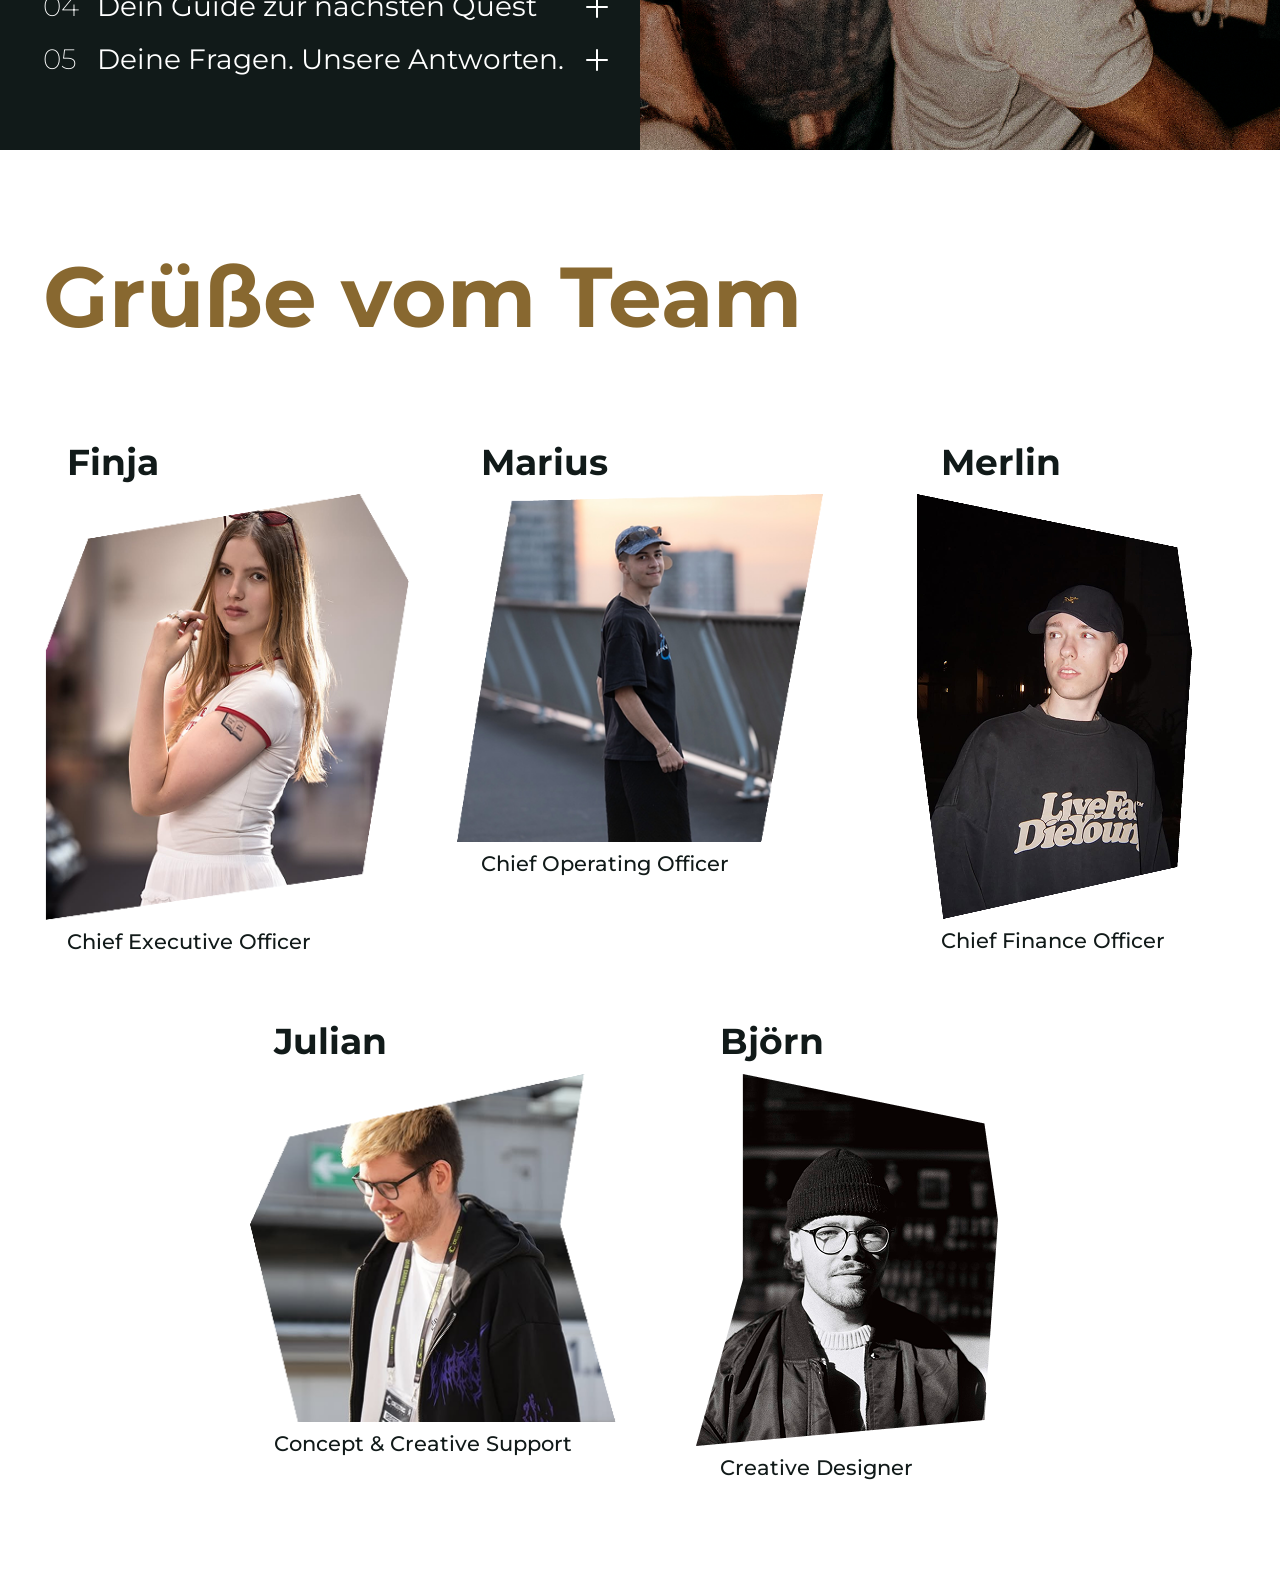
==== commit b9687c89: "img improvements" ====
--- a/index.html
+++ b/index.html
@@ -75,10 +75,10 @@
         </div>
     </div>
     <mq-carousel class="gallery" start="center" role="region" aria-label="Eindrücke von unseren Events">
-        <img src="imgs/vibes/dj.jpg" alt="DJ-Mischpult in blauem Licht" loading="lazy">
-        <img src="imgs/vibes/party.jpg" alt="Menschenmenge vor einer beleuchteten Bühne" loading="lazy">
-        <img src="imgs/vibes/ferriswheel.jpg" alt="Beleuchtetes Riesenrad bei Nacht" loading="lazy">
-        <img src="imgs/vibes/nightclub.jpg" alt="Club mit Leinwand „Imagine Every Thing“" loading="lazy">
+        <img src="imgs/vibes/dj-web.jpg" alt="DJ-Mischpult in blauem Licht" loading="lazy">
+        <img src="imgs/vibes/party-web.jpg" alt="Menschenmenge vor einer beleuchteten Bühne" loading="lazy">
+        <img src="imgs/vibes/ferriswheel-web.jpg" alt="Beleuchtetes Riesenrad bei Nacht" loading="lazy">
+        <img src="imgs/vibes/nightclub-web.jpg" alt="Club mit Leinwand „Imagine Every Thing“" loading="lazy">
     </mq-carousel>
 </section>
 
@@ -108,7 +108,7 @@
         </h2>
         <div class="accordion">
             <mq-faq-item heading="Bevor deine Quest beginnt">...</mq-faq-item>
-            <mq-faq-item heading="Alles, was du wissen musst" open>
+            <mq-faq-item heading="Alles, was du wissen musst" >
                 Content-Creation auf dich und dein Content angepasst.
             </mq-faq-item>
             <mq-faq-item heading="Noch Fragen? Hier entlang.">...</mq-faq-item>
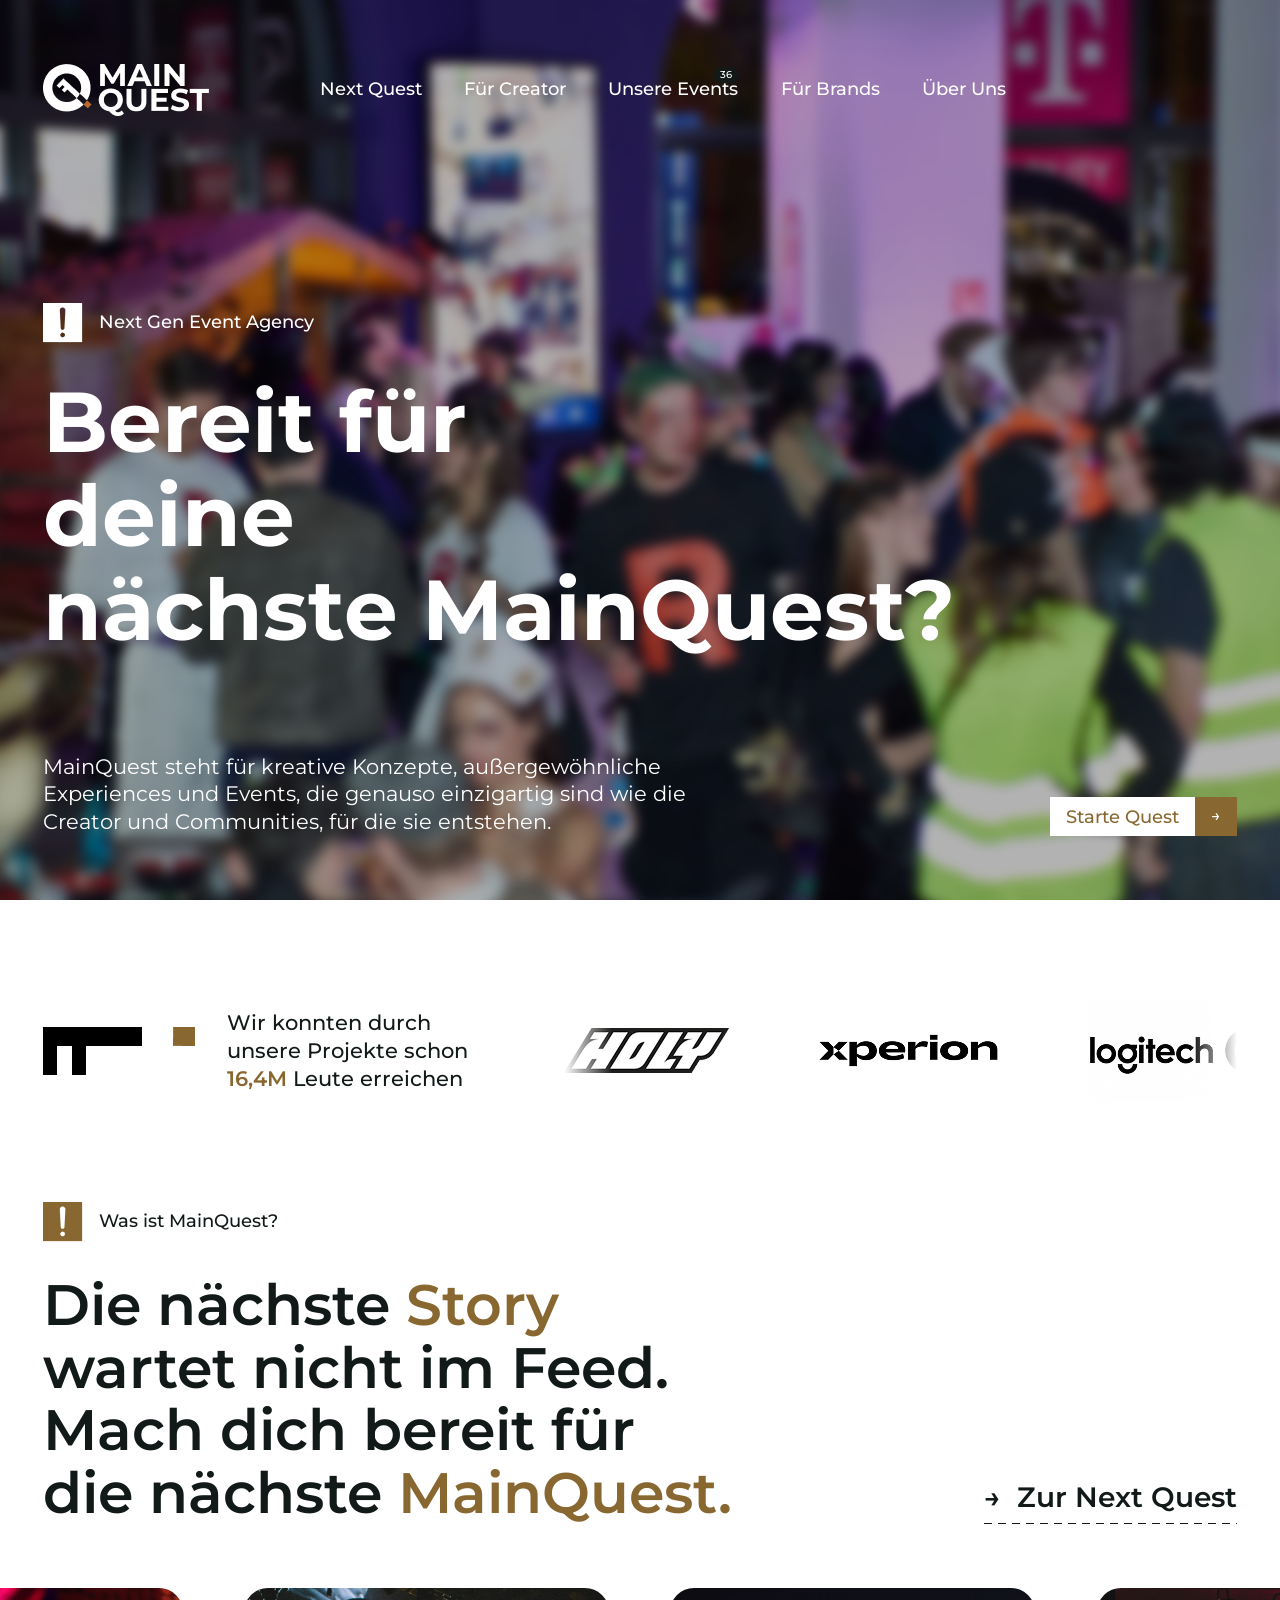
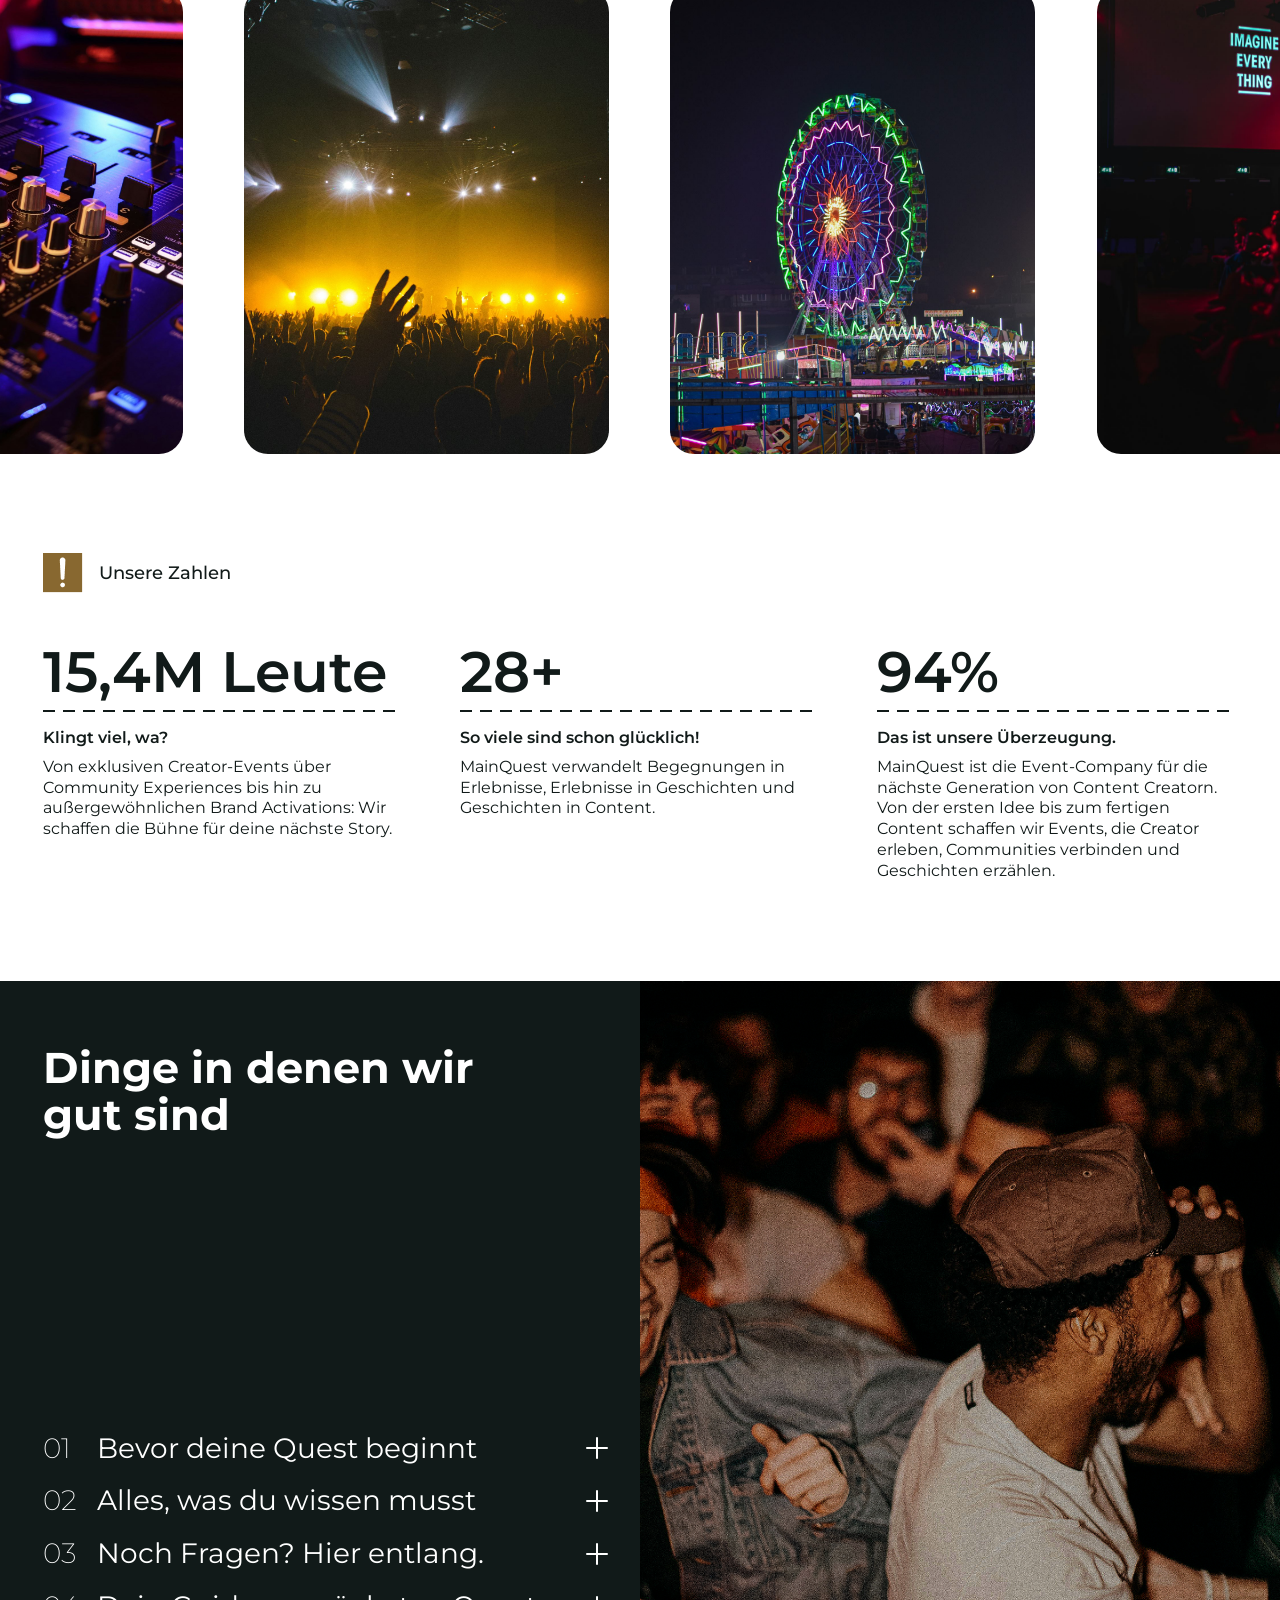
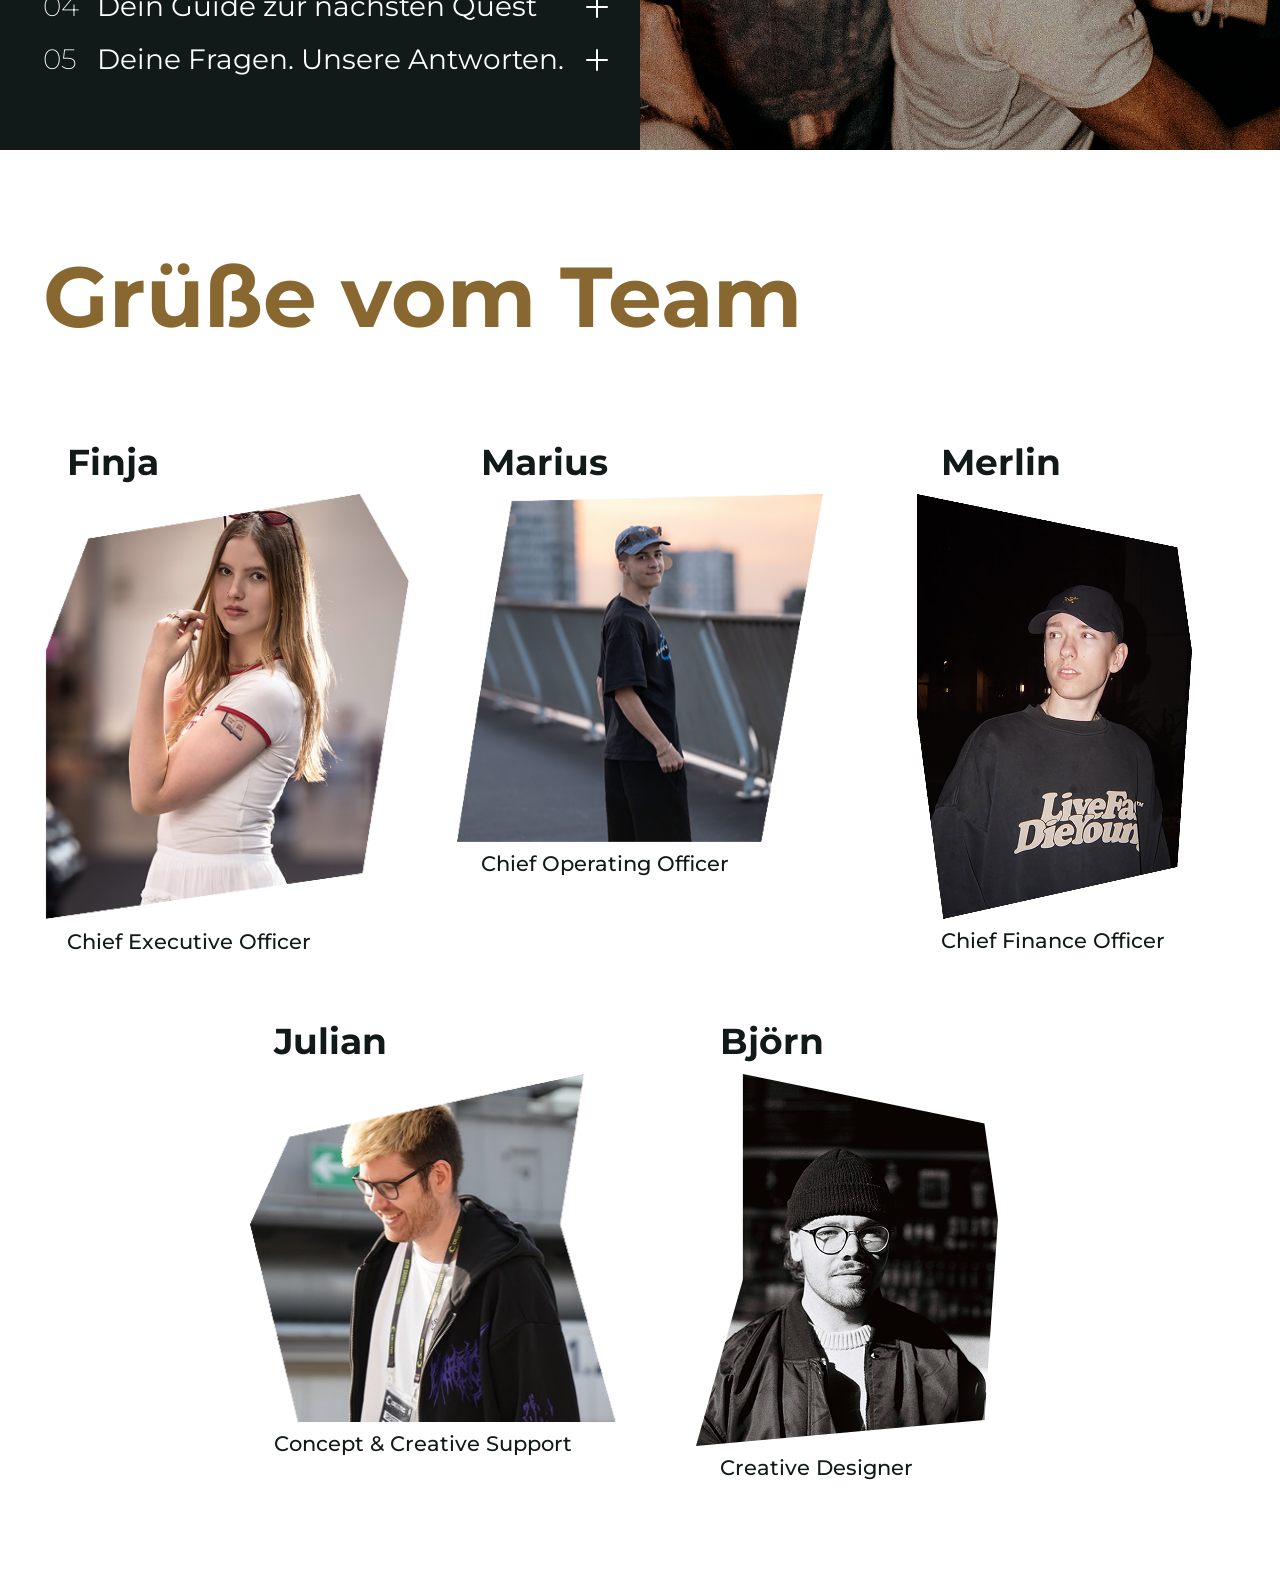
==== commit fa820d46: "subtle effects" ====
--- a/index.html
+++ b/index.html
@@ -7,10 +7,11 @@
     <link rel="stylesheet" href="design.css">
     <link rel="stylesheet" href="styles.css">
     <script src="components.js" defer></script>
+    <script src="effects.js" defer></script>
 </head>
 <body>
 
-<nav class="main-nav">
+<nav class="main-nav" data-sticky>
     <a class="nav-logo" href="#hero">
         <img src="imgs/wortlogo.png" alt="MainQuest" width="166" height="52">
     </a>
@@ -107,13 +108,21 @@
             Dinge in denen wir<br> gut sind
         </h2>
         <div class="accordion">
-            <mq-faq-item heading="Bevor deine Quest beginnt">...</mq-faq-item>
+            <mq-faq-item heading="Bevor deine Quest beginnt">
+                Lorem ipsum dolor sit amet, consectetur adipiscing elit. Sed do eiusmod tempor incididunt ut labore et dolore magna aliqua. Ut enim ad minim veniam, quis nostrud exercitation ullamco laboris nisi ut aliquip ex ea commodo consequat.
+            </mq-faq-item>
             <mq-faq-item heading="Alles, was du wissen musst" >
                 Content-Creation auf dich und dein Content angepasst.
             </mq-faq-item>
-            <mq-faq-item heading="Noch Fragen? Hier entlang.">...</mq-faq-item>
-            <mq-faq-item heading="Dein Guide zur nächsten Quest">...</mq-faq-item>
-            <mq-faq-item heading="Deine Fragen. Unsere Antworten.">...</mq-faq-item>
+            <mq-faq-item heading="Noch Fragen? Hier entlang.">
+                Lorem ipsum dolor sit amet, consectetur adipiscing elit. Duis aute irure dolor in reprehenderit in voluptate velit esse cillum dolore eu fugiat nulla pariatur.
+            </mq-faq-item>
+            <mq-faq-item heading="Dein Guide zur nächsten Quest">
+                Lorem ipsum dolor sit amet, consectetur adipiscing elit. Sed do eiusmod tempor incididunt ut labore et dolore magna aliqua. Excepteur sint occaecat cupidatat non proident, sunt in culpa qui officia deserunt mollit anim id est laborum. Curabitur pretium tincidunt lacus, nulla gravida orci a odio.
+            </mq-faq-item>
+            <mq-faq-item heading="Deine Fragen. Unsere Antworten.">
+                Lorem ipsum dolor sit amet, consectetur adipiscing elit. Integer nec odio praesent libero, sed cursus ante dapibus diam. Sed nisi nulla quis sem at nibh elementum imperdiet.
+            </mq-faq-item>
         </div>
     </div>
     <img class="faq-image" src="imgs/vibes/accordionParty.png" alt="Feiernde Menschen auf einem Event" width="720" height="865" loading="lazy">
--- a/design.css
+++ b/design.css
@@ -74,6 +74,8 @@
     --section-spacing: clamp(64px, 7.8vw, 112px);
 
     --transition: 200ms ease;
+    --transition-slow: 400ms ease;
+    --ease-out: cubic-bezier(0.2, 0.8, 0.2, 1);
 
     /* ---------- Components ---------- */
 
@@ -85,6 +87,8 @@
     --nav-gap: clamp(32px, 8.7vw, 125px);
     --nav-link-gap: clamp(24px, 3.3vw, 48px);
     --font-size-nav: 18px;
+    /* space kept free above anchor targets (sticky nav) */
+    --nav-scroll-padding: 100px;
 
     /* hero */
     --hero-min-height: 100svh;
@@ -92,6 +96,9 @@
     --hero-blur: 6px;
     --hero-brightness: 0.7;
     --hero-text-width: 720px;
+    /* slow ken burns zoom of the background */
+    --hero-zoom: 1.08;
+    --hero-zoom-duration: 20s;
 
     /* partner logos */
     --partner-mark-height: 48px;
@@ -114,15 +121,21 @@
     /* numbers */
     --stat-min-width: 260px;
     --stats-gap: clamp(24px, 4.4vw, 64px);
+    --stat-line-duration: 1200ms;
 
     /* faq / accordion */
     --faq-number-width: clamp(28px, 3vw, 44px);
     --faq-gap: var(--space-s);
     --faq-icon-size: 22px;
+    --faq-open-duration: 300ms;
 
     /* team */
     --team-columns: 3;
     --team-gap: var(--space-xl);
+    /* tilt-in when scrolled into view */
+    --team-reveal-duration: 700ms;
+    --team-reveal-angle: 6deg;
+    --team-reveal-stagger: 120ms;
 }
 
 .highlighted{
--- a/styles.css
+++ b/styles.css
@@ -15,6 +15,17 @@
 *::before,
 *::after {
     box-sizing: border-box;
+}
+
+html {
+    scroll-behavior: smooth;
+    scroll-padding-top: var(--nav-scroll-padding);
+}
+
+a,
+button,
+summary {
+    -webkit-tap-highlight-color: transparent;
 }
 
 body {
@@ -82,13 +93,31 @@
     line-height: var(--line-height-tight);
 }
 
-/* dashed underline, dash size is controlled by --dash-* variables */
+/* dashed underline, dash size is controlled by --dash-* variables.
+   Drawn as ::after, so it can be animated (clip-path, background-position) */
 .dashed-line {
+    position: relative;
     padding-bottom: var(--space-xs);
+}
+
+.dashed-line::after {
+    content: "";
+    position: absolute;
+    inset: auto 0 0 0;
+    height: var(--dash-thickness);
     background-image: linear-gradient(to right, currentColor var(--dash-length), transparent 0);
-    background-size: calc(var(--dash-length) + var(--dash-gap)) var(--dash-thickness);
+    background-size: calc(var(--dash-length) + var(--dash-gap)) 100%;
     background-repeat: repeat-x;
-    background-position: left bottom;
+}
+
+/* readable for screen readers only */
+.visually-hidden {
+    position: absolute;
+    width: 1px;
+    height: 1px;
+    overflow: hidden;
+    clip-path: inset(50%);
+    white-space: nowrap;
 }
 
 /* ========== Label (mq-label) ========== */
@@ -113,6 +142,13 @@
     align-items: stretch;
     font-size: var(--font-size-text);
     color: var(--text-color-accent);
+    transition: transform var(--transition);
+}
+
+/* tap / click feedback */
+.button:active,
+.link-arrow:active {
+    transform: scale(0.96);
 }
 
 .button-label {
@@ -129,7 +165,7 @@
     background: var(--text-color-accent);
     color: var(--text-color-light);
     font-size: var(--font-size-small);
-    transition: background var(--transition);
+    transition: background var(--transition), padding var(--transition);
 }
 
 .button:hover .button-label,
@@ -138,15 +174,17 @@
     color: var(--text-color-light);
 }
 
+/* arrow nudges to the right, box width stays the same */
 .button:hover .button-icon,
 .button:focus-visible .button-icon {
     background: var(--background-dark);
+    padding-inline: calc(var(--space-s) + 4px) calc(var(--space-s) - 4px);
 }
 
 /* ========== Navigation ========== */
 
 .main-nav {
-    position: absolute;
+    position: fixed;
     inset: 0 0 auto 0;
     z-index: 10;
     display: flex;
@@ -154,6 +192,20 @@
     gap: var(--nav-gap);
     padding: var(--space-2xl) var(--gutter) var(--space-s);
     color: var(--text-color-light);
+    transition:
+        transform var(--transition-slow),
+        background var(--transition-slow),
+        padding var(--transition-slow);
+}
+
+/* states are set by effects.js (data-sticky) */
+.main-nav.is-scrolled {
+    padding-block: var(--space-s);
+    background: var(--background-dark);
+}
+
+.main-nav.is-hidden {
+    transform: translateY(-100%);
 }
 
 .nav-logo img {
@@ -252,6 +304,13 @@
     z-index: -1;
     background: var(--hero-image) center / cover no-repeat;
     filter: blur(var(--hero-blur)) brightness(var(--hero-brightness));
+    animation: hero-zoom var(--hero-zoom-duration) ease-in-out infinite alternate;
+}
+
+@keyframes hero-zoom {
+    to {
+        transform: scale(var(--hero-zoom));
+    }
 }
 
 .hero-content {
@@ -390,8 +449,27 @@
     transition: color var(--transition);
 }
 
+.link-arrow > span {
+    transition: transform var(--transition);
+}
+
 .link-arrow:hover {
     color: var(--text-color-accent);
+}
+
+/* arrow nudges forward, dashes start to march */
+.link-arrow:hover > span {
+    transform: translateX(4px);
+}
+
+.link-arrow:hover::after {
+    animation: dash-march 600ms linear infinite;
+}
+
+@keyframes dash-march {
+    to {
+        background-position-x: calc(var(--dash-length) + var(--dash-gap));
+    }
 }
 
 /* ========== Gallery ========== */
@@ -461,6 +539,16 @@
     line-height: var(--line-height-tight);
 }
 
+/* dashed line draws from left to right when the stat becomes visible (components.js) */
+.stat-value::after {
+    clip-path: inset(0 0 0 0);
+    transition: clip-path var(--stat-line-duration) var(--ease-out);
+}
+
+mq-stat:not(.is-visible) .stat-value::after {
+    clip-path: inset(0 100% 0 0);
+}
+
 .stat-heading {
     font-weight: var(--font-weight-semibold);
 }
@@ -521,11 +609,43 @@
     display: none;
 }
 
-.faq-summary:hover,
+/* hover only on devices with a mouse, otherwise the white bar sticks after a tap */
 .faq-summary:focus-visible {
     outline: none;
     background: var(--background-light);
     color: var(--text-color-dark);
+}
+
+@media (hover: hover) {
+    .faq-summary:hover {
+        background: var(--background-light);
+        color: var(--text-color-dark);
+    }
+
+    .faq-summary:hover .faq-icon {
+        filter: none;
+    }
+}
+
+.faq-summary:active {
+    background: rgba(255, 255, 255, 0.1);
+}
+
+/* smooth open / close (browsers without ::details-content support simply jump) */
+.faq-item {
+    interpolate-size: allow-keywords;
+}
+
+.faq-item::details-content {
+    block-size: 0;
+    overflow: hidden;
+    transition:
+        block-size var(--faq-open-duration) var(--ease-out),
+        content-visibility var(--faq-open-duration) allow-discrete;
+}
+
+.faq-item[open]::details-content {
+    block-size: auto;
 }
 
 .faq-number {
@@ -547,7 +667,6 @@
     transition: transform var(--transition), filter var(--transition);
 }
 
-.faq-summary:hover .faq-icon,
 .faq-summary:focus-visible .faq-icon {
     filter: none;
 }
@@ -590,6 +709,27 @@
     gap: var(--space-xs);
     width: fit-content;
     max-width: 100%;
+    transition:
+        opacity var(--team-reveal-duration) var(--ease-out),
+        transform var(--team-reveal-duration) var(--ease-out);
+    /* stagger per column: cards in the same row come in one after another */
+    transition-delay: calc(mod(var(--i, 0), var(--team-columns)) * var(--team-reveal-stagger));
+}
+
+/* tilt-in: hidden + rotated until visible (class set in components.js), alternating direction */
+mq-team-member:not(.is-visible) .team-card {
+    opacity: 0;
+    transform: translateY(40px) rotate(calc(var(--team-reveal-angle) * -1));
+}
+
+mq-team-member:nth-child(even):not(.is-visible) .team-card {
+    transform: translateY(40px) rotate(var(--team-reveal-angle));
+}
+
+/* hover tilt towards the cursor, --tilt-x/y are set in components.js */
+.team-image {
+    transform: perspective(800px) rotateX(var(--tilt-x, 0deg)) rotateY(var(--tilt-y, 0deg));
+    transition: transform 150ms ease-out;
 }
 
 .team-name {
@@ -601,6 +741,24 @@
 .team-role {
     padding-inline: var(--space-m);
     font-size: var(--font-size-lead);
+}
+
+/* ========== Reduced motion ========== */
+
+/* users who turned off animations in their OS: everything is shown immediately */
+@media (prefers-reduced-motion: reduce) {
+    *,
+    *::before,
+    *::after {
+        animation-duration: 0.01ms !important;
+        animation-iteration-count: 1 !important;
+        transition-duration: 0.01ms !important;
+        transition-delay: 0s !important;
+    }
+
+    html {
+        scroll-behavior: auto;
+    }
 }
 
 /* ========== Responsive ========== */
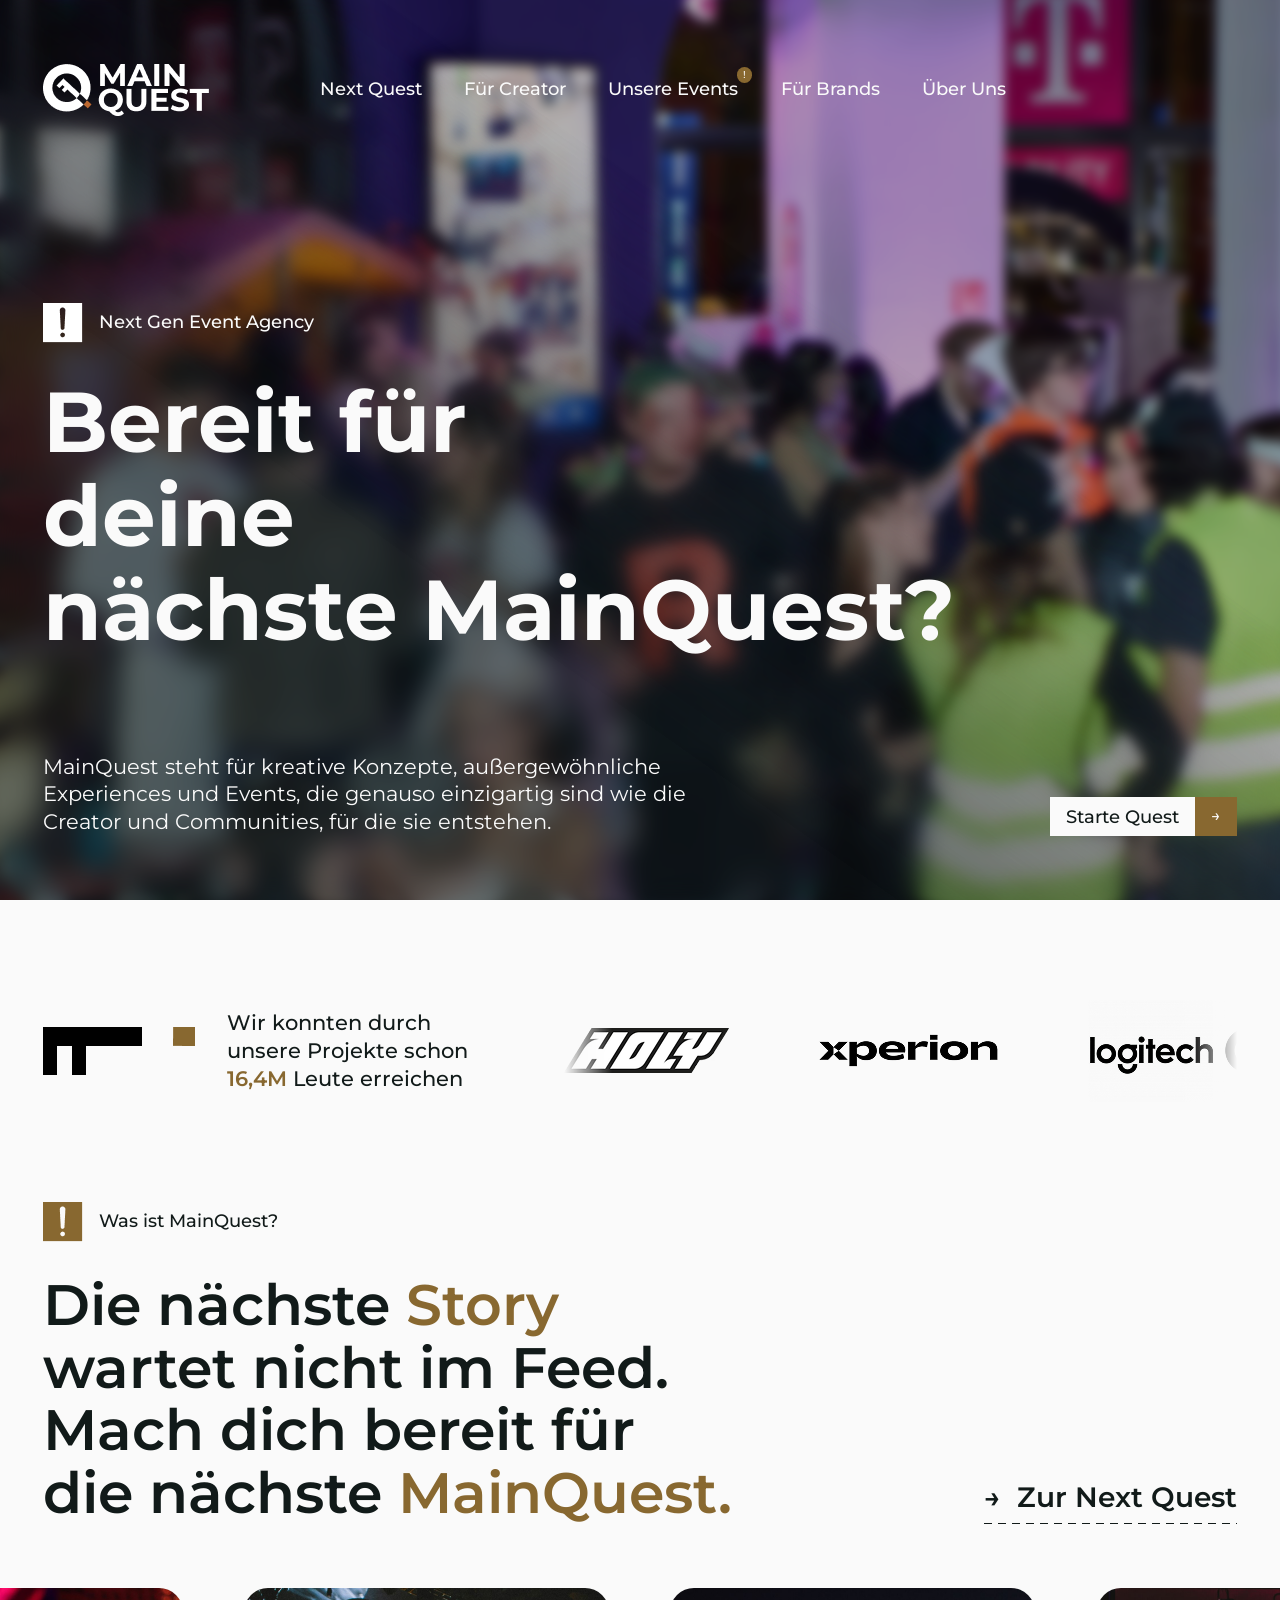
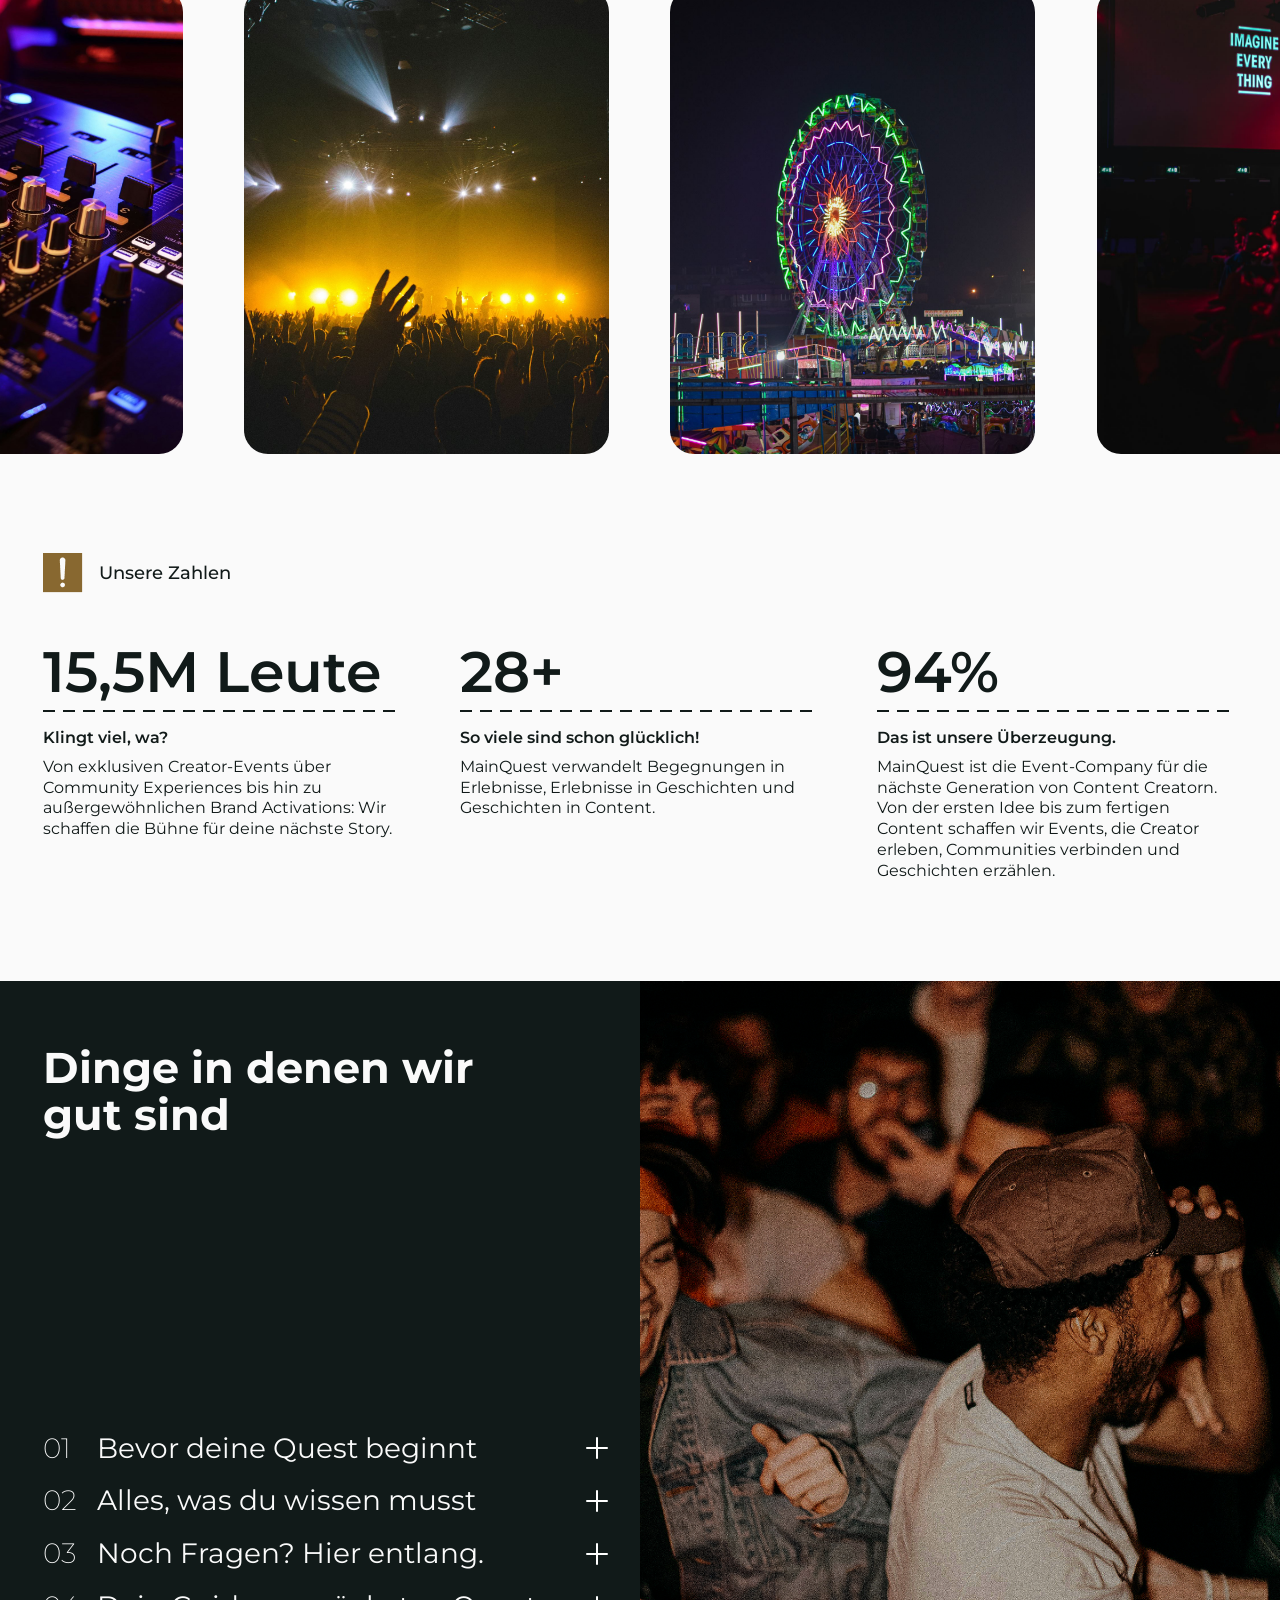
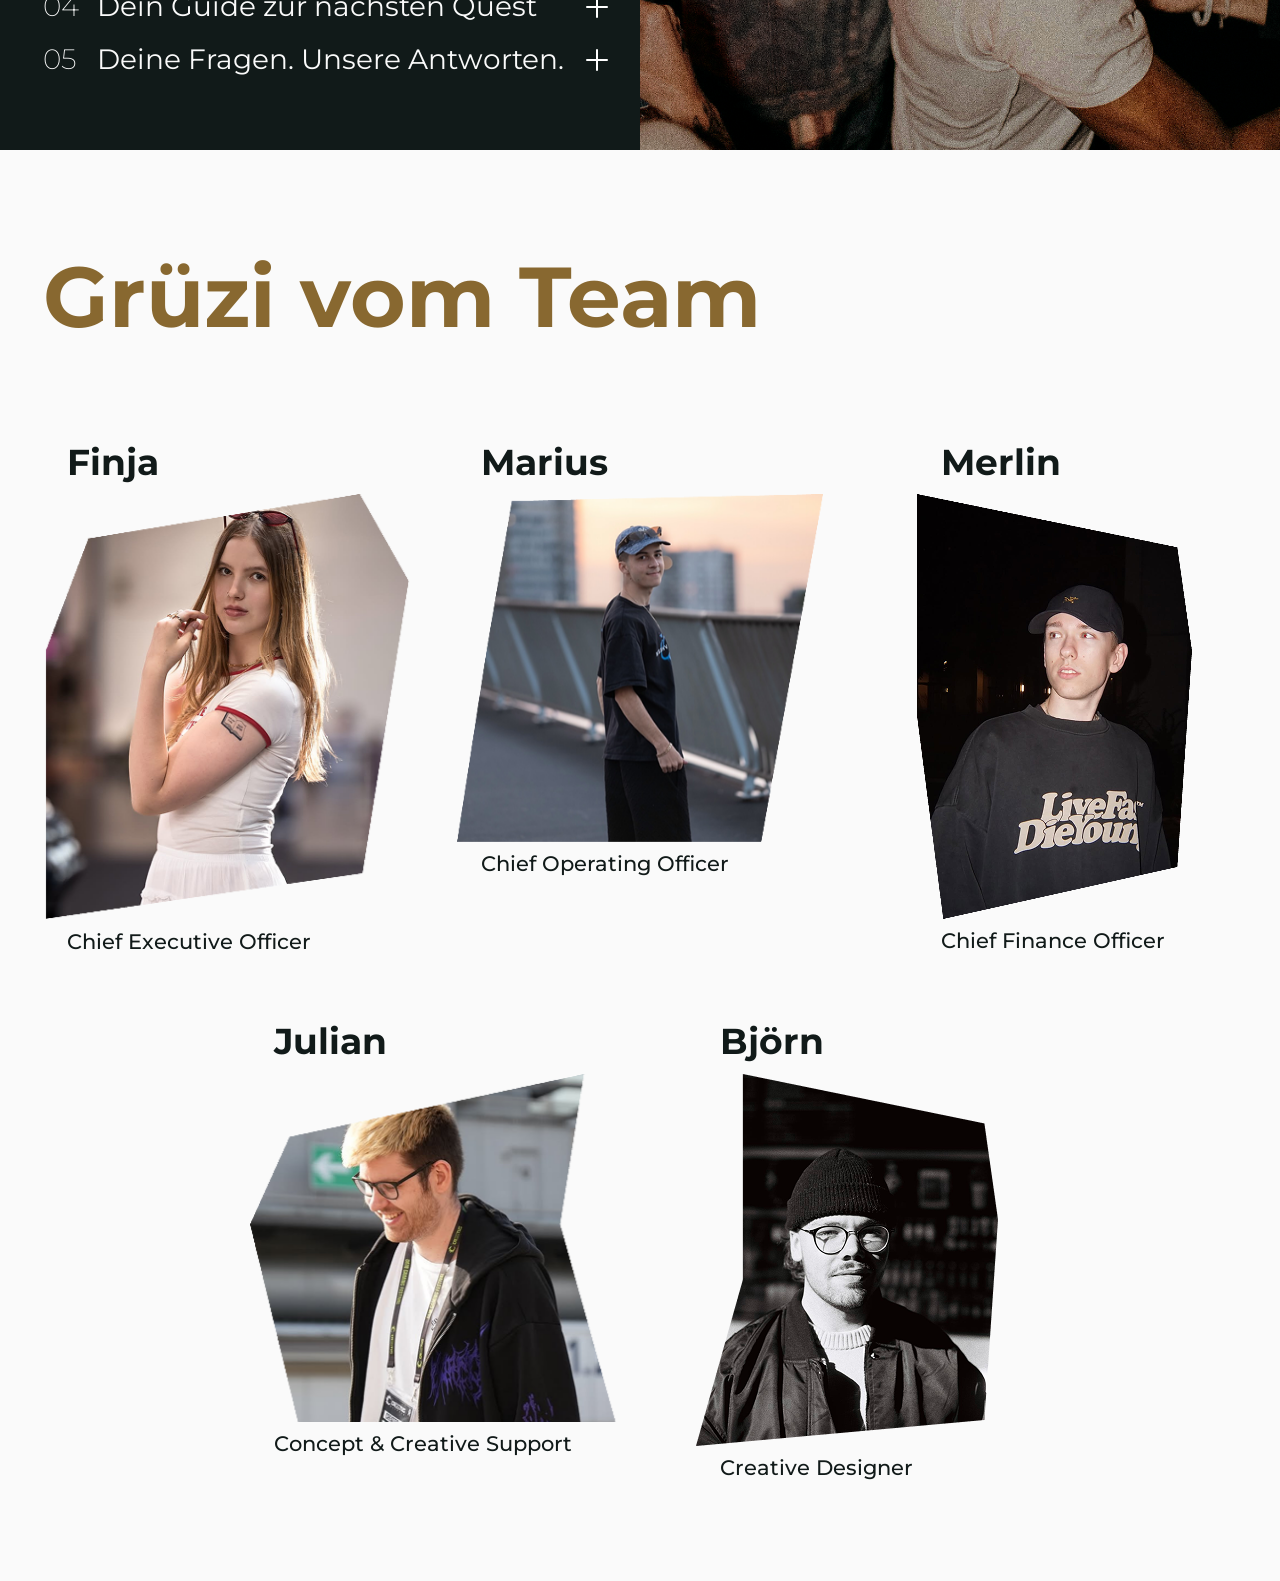
==== commit 6823c488: "subtile effekte 2" ====
--- a/index.html
+++ b/index.html
@@ -19,7 +19,7 @@
     <ul class="nav-links" id="nav-links">
         <li><a href="#whatIs">Next Quest</a></li>
         <li><a href="#">Für Creator</a></li>
-        <li><a href="#" data-badge="36">Unsere Events</a></li>
+        <li><a href="#" data-badge="!">Unsere Events</a></li>
         <li><a href="#">Für Brands</a></li>
         <li><a href="#team">Über Uns</a></li>
     </ul>
@@ -129,7 +129,7 @@
 </section>
 
 <section id="team">
-    <h2 class="heading-xl highlighted">Grüße vom Team</h2>
+    <h2 class="heading-xl highlighted">Grüzi vom Team</h2>
     <div class="team-grid">
         <mq-team-member name="Finja" role="Chief Executive Officer" img="imgs/team/finja.png"></mq-team-member>
         <mq-team-member name="Marius" role="Chief Operating Officer" img="imgs/team/marius.png"></mq-team-member>
--- a/design.css
+++ b/design.css
@@ -29,11 +29,17 @@
 :root {
     /* ---------- Colors ---------- */
     --text-color-dark: #111A19;
-    --text-color-light: #FFFFFF;
+    --text-color-light: #FAFAFA;
     --text-color-accent: #886830;
     --background-light: var(--text-color-light);
     --background-dark: var(--text-color-dark);
-    --badge-background: rgba(17, 26, 25, 0.85);
+    --badge-background: var(--text-color-accent);
+    --badge-color: var(--text-color-light);
+    /* how far the badge sticks out to the right of the nav link */
+    --badge-offset-x: 14px;
+    /* badge jumps once per interval */
+    --badge-bounce-interval: 5s;
+    --badge-bounce-height: 6px;
 
     /* ---------- Fonts ---------- */
     --font-family: "Montserrat", system-ui, sans-serif;
@@ -99,6 +105,13 @@
     /* slow ken burns zoom of the background */
     --hero-zoom: 1.08;
     --hero-zoom-duration: 20s;
+    /* dark, blurred triangle behind the text (top left -> bottom right) */
+    /* position of the diagonal (50% = exactly corner to corner, more = covers more) */
+    --hero-overlay-edge: 50%;
+    /* width of the soft edge */
+    --hero-overlay-fade: 15%;
+    --hero-overlay-opacity: 45%;
+    --hero-overlay-blur: 12px;
 
     /* partner logos */
     --partner-mark-height: 48px;
@@ -128,6 +141,13 @@
     --faq-gap: var(--space-s);
     --faq-icon-size: 22px;
     --faq-open-duration: 300ms;
+    /* desktop: answer panel over the image */
+    --faq-panel-start: 50%;
+    /* how much of the dark color covers the image (100% = solid) */
+    --faq-panel-opacity: 85%;
+    --faq-panel-background: color-mix(in srgb, var(--background-dark) var(--faq-panel-opacity), transparent);
+    --faq-panel-border: rgba(255, 255, 255, 0.1);
+    --faq-panel-text-width: 560px;
 
     /* team */
     --team-columns: 3;
--- a/styles.css
+++ b/styles.css
@@ -141,7 +141,7 @@
     display: inline-flex;
     align-items: stretch;
     font-size: var(--font-size-text);
-    color: var(--text-color-accent);
+    color: var(--text-color-dark);
     transition: transform var(--transition);
 }
 
@@ -234,12 +234,27 @@
     content: attr(data-badge);
     position: absolute;
     top: -1.1em;
-    right: 0;
+    right: calc(var(--badge-offset-x) * -1);
     padding: 1px 6px;
     border-radius: 999px;
     background: var(--badge-background);
+    color: var(--badge-color);
     font-size: 10px;
     line-height: 1.4;
+    animation: badge-bounce var(--badge-bounce-interval) ease-in-out infinite;
+}
+
+/* one short jump at the start of each interval, then rest */
+@keyframes badge-bounce {
+    0%, 12%, 100% {
+        transform: translateY(0);
+    }
+    4% {
+        transform: translateY(calc(var(--badge-bounce-height) * -1));
+    }
+    8% {
+        transform: translateY(calc(var(--badge-bounce-height) * -0.3));
+    }
 }
 
 mq-nav-toggle {
@@ -311,6 +326,22 @@
     to {
         transform: scale(var(--hero-zoom));
     }
+}
+
+/* triangle overlay for better text contrast: darkens + blurs the image behind it.
+   "to top right": the 50% line runs exactly from the top left to the bottom right corner */
+#hero::after {
+    content: "";
+    position: absolute;
+    inset: 0;
+    z-index: -1;
+    mask-image: linear-gradient(
+        to top right,
+        #000 calc(var(--hero-overlay-edge) - var(--hero-overlay-fade)),
+        transparent calc(var(--hero-overlay-edge) + var(--hero-overlay-fade))
+    );
+    background: color-mix(in srgb, var(--background-dark) var(--hero-overlay-opacity), transparent);
+    backdrop-filter: blur(var(--hero-overlay-blur));
 }
 
 .hero-content {
@@ -679,6 +710,71 @@
     padding: 0 var(--space-l) var(--space-s) calc(var(--gutter) + var(--faq-number-width) + var(--faq-gap));
     font-size: var(--font-size-xs);
     font-weight: var(--font-weight-regular);
+    backdrop-filter: blur(4px);
+}
+
+/* number + heading inside the answer: only used in the desktop panel */
+.faq-answer-heading {
+    display: none;
+}
+
+.faq-item[open] .faq-number {
+    color: var(--text-color-accent);
+}
+
+/* no browser scroll correction when the list changes height (caused jumps + nav popping in) */
+.accordion {
+    overflow-anchor: none;
+}
+
+/* desktop: the open answer replaces the image (right half), the list never changes height */
+@media (min-width: 901px) {
+    #faq {
+        position: relative;
+    }
+
+    .faq-answer {
+        position: absolute;
+        inset: 0 0 0 var(--faq-panel-start);
+        display: flex;
+        flex-direction: column;
+        justify-content: flex-end;
+        gap: var(--space-m);
+        padding: var(--space-3xl) var(--gutter);
+        overflow-y: auto;
+        border-left: 1px solid var(--faq-panel-border);
+        background: var(--faq-panel-background);
+        font-size: var(--font-size-lead);
+        transition: opacity var(--faq-open-duration) ease;
+    }
+
+    /* fade in when opening, fade out when closing -> crossfade when switching */
+    @starting-style {
+        .faq-item[open] .faq-answer {
+            opacity: 0;
+        }
+    }
+
+    .faq-item:not([open]) .faq-answer {
+        opacity: 0;
+    }
+
+    .faq-answer-heading {
+        display: flex;
+        gap: var(--faq-gap);
+        font-size: var(--font-size-title);
+        font-weight: var(--font-weight-bold);
+        line-height: var(--line-height-tight);
+    }
+
+    .faq-answer-number {
+        font-weight: var(--font-weight-thin);
+        color: var(--text-color-accent);
+    }
+
+    .faq-answer-text {
+        max-width: var(--faq-panel-text-width);
+    }
 }
 
 /* ========== Team (mq-team-member) ========== */
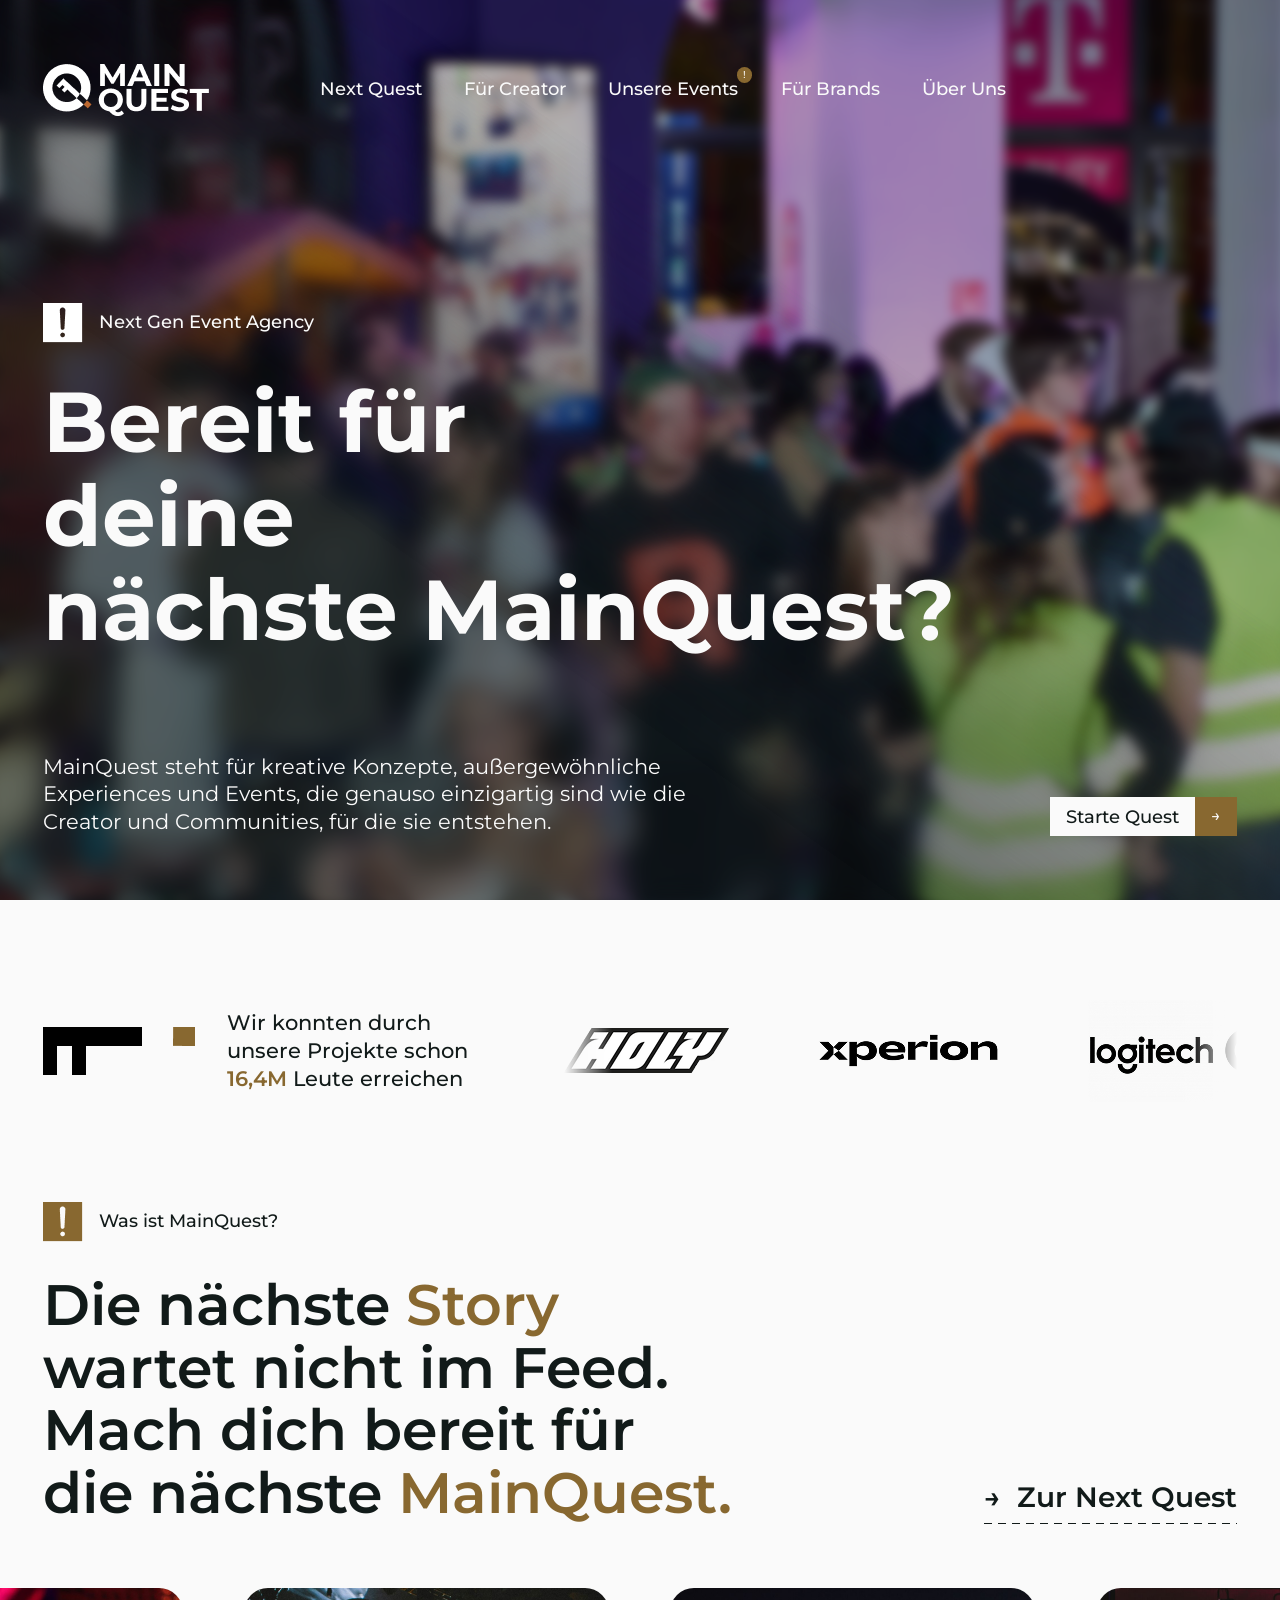
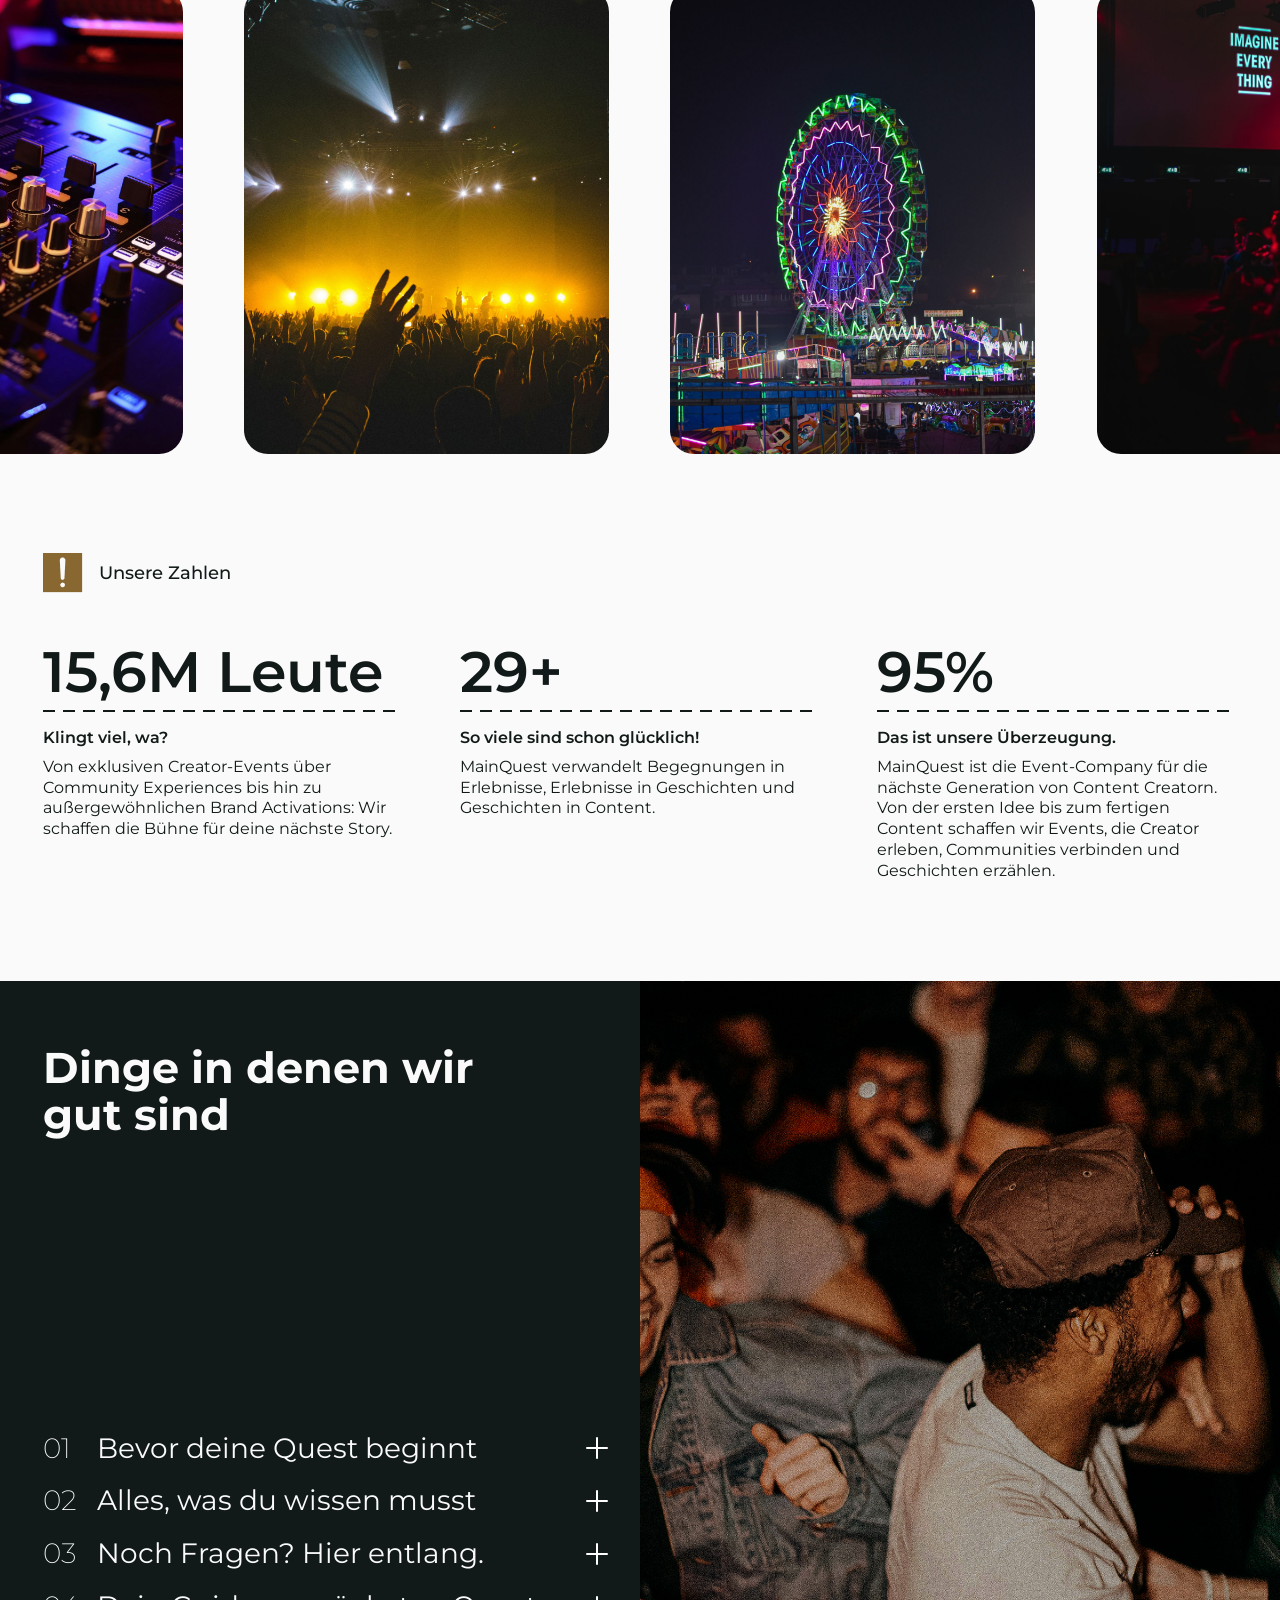
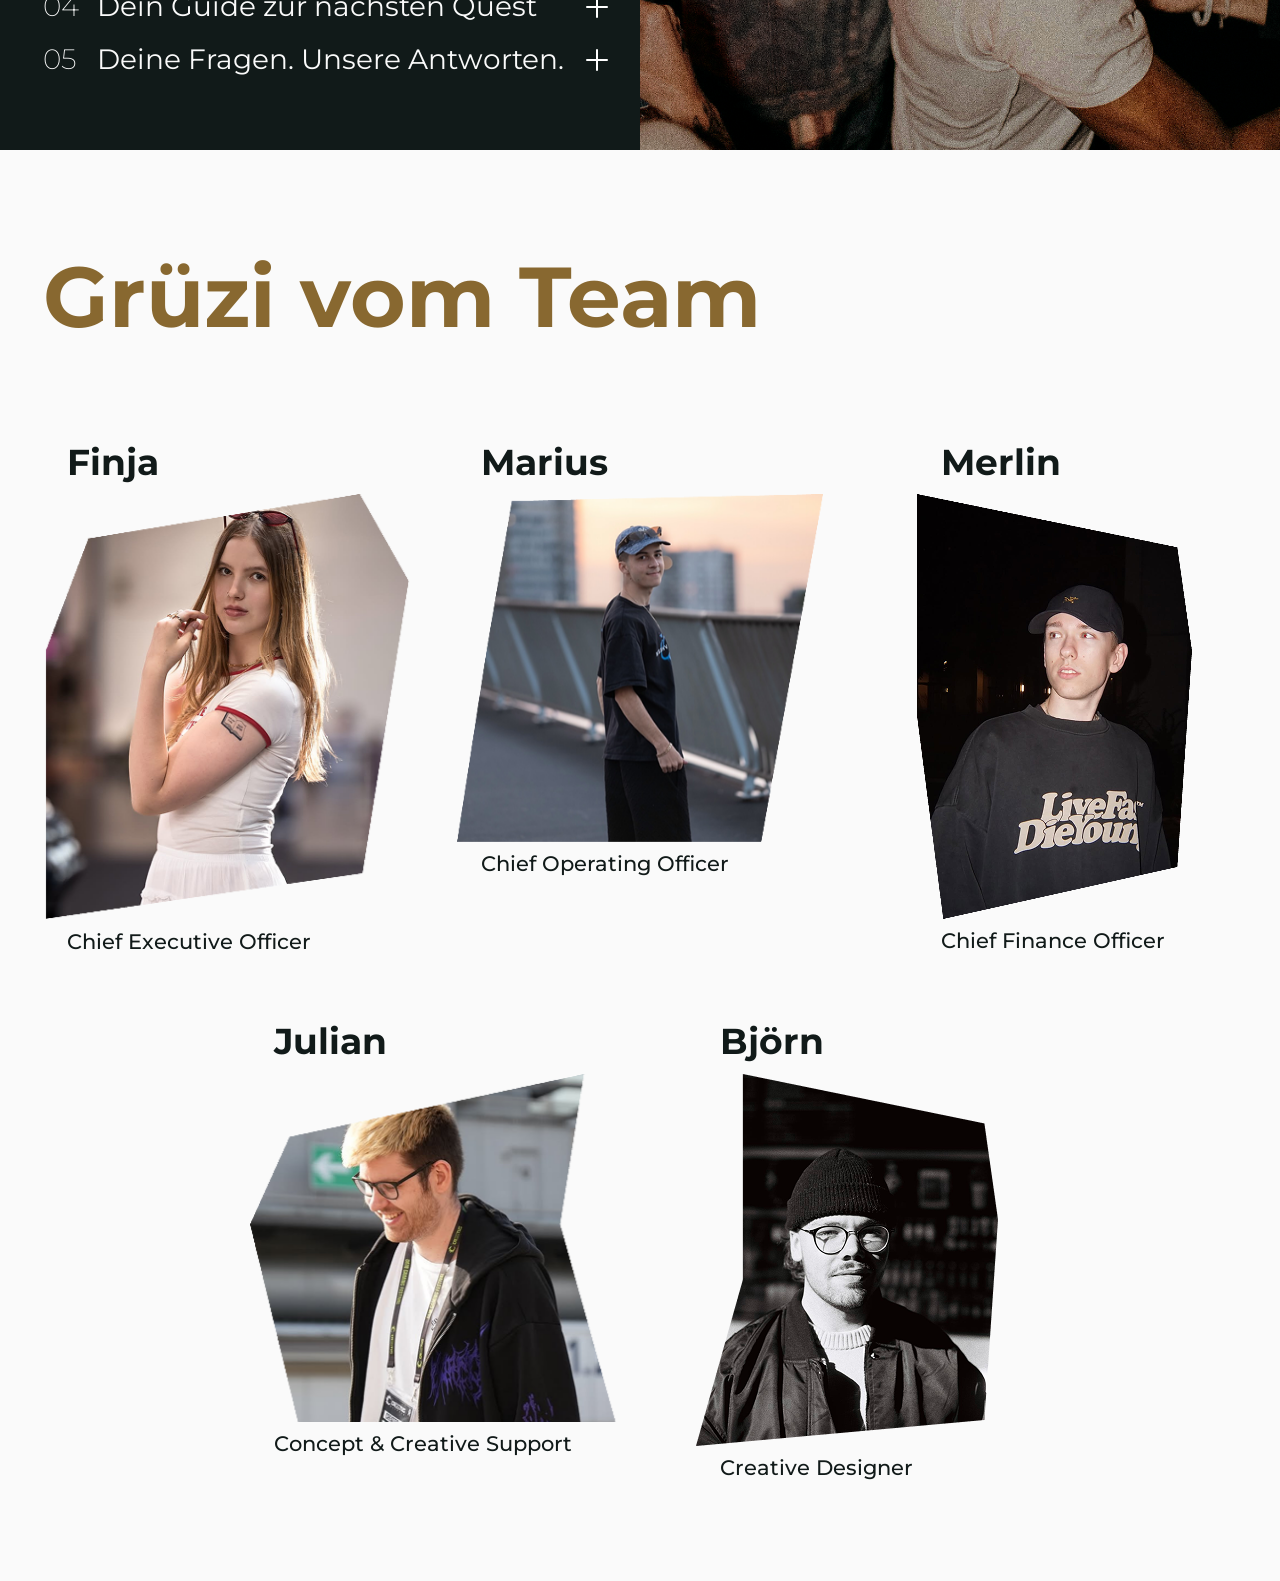
==== commit 7379d242: "Add events page with shared nav component - events.html: compact hero, next quest, filterable event " ====
--- a/index.html
+++ b/index.html
@@ -11,19 +11,7 @@
 </head>
 <body>
 
-<nav class="main-nav" data-sticky>
-    <a class="nav-logo" href="#hero">
-        <img src="imgs/wortlogo.png" alt="MainQuest" width="166" height="52">
-    </a>
-    <mq-nav-toggle controls="nav-links"></mq-nav-toggle>
-    <ul class="nav-links" id="nav-links">
-        <li><a href="#whatIs">Next Quest</a></li>
-        <li><a href="#">Für Creator</a></li>
-        <li><a href="#" data-badge="!">Unsere Events</a></li>
-        <li><a href="#">Für Brands</a></li>
-        <li><a href="#team">Über Uns</a></li>
-    </ul>
-</nav>
+<mq-nav></mq-nav>
 
 <section id="hero">
     <div class="hero-content">
--- a/design.css
+++ b/design.css
@@ -156,6 +156,24 @@
     --team-reveal-duration: 700ms;
     --team-reveal-angle: 6deg;
     --team-reveal-stagger: 120ms;
+
+    /* ---------- Sub pages ---------- */
+
+    /* smaller hero (class .hero--compact) */
+    --hero-compact-min-height: 70svh;
+
+    /* split section: text + image side by side (dark) */
+    --split-text-width: 560px;
+    --split-image-ratio: 4 / 3;
+
+    /* event cards */
+    --event-columns: 3;
+    --event-gap: var(--space-xl);
+    --event-image-ratio: 4 / 3;
+    --event-image-radius: var(--gallery-radius);
+    --event-image-zoom: 1.05;
+    --event-reveal-duration: 600ms;
+    --event-reveal-stagger: 100ms;
 }
 
 .highlighted{
--- a/styles.css
+++ b/styles.css
@@ -64,7 +64,8 @@
 }
 
 /* hide components until components.js has rendered them */
-:is(mq-label, mq-marquee, mq-carousel, mq-stat, mq-faq-item, mq-team-member, mq-nav-toggle):not(:defined) {
+:is(mq-label, mq-marquee, mq-carousel, mq-stat, mq-faq-item, mq-team-member,
+    mq-nav, mq-nav-toggle, mq-event-card, mq-event-filter):not(:defined) {
     visibility: hidden;
 }
 
@@ -227,6 +228,14 @@
 
 .nav-links a:hover {
     opacity: 0.7;
+}
+
+/* link of the current page (set by mq-nav) */
+.nav-links a[aria-current="page"] {
+    text-decoration: underline;
+    text-decoration-color: var(--text-color-accent);
+    text-decoration-thickness: 2px;
+    text-underline-offset: 6px;
 }
 
 /* small counter, set via <a data-badge="36"> */
@@ -364,6 +373,11 @@
     font-weight: var(--font-weight-regular);
 }
 
+/* sub pages: smaller hero, image via style="--hero-image: url('…')" */
+.hero--compact {
+    --hero-min-height: var(--hero-compact-min-height);
+}
+
 /* ========== Partners ========== */
 
 #partners {
@@ -501,6 +515,11 @@
     to {
         background-position-x: calc(var(--dash-length) + var(--dash-gap));
     }
+}
+
+.link-arrow--small {
+    gap: var(--space-xs);
+    font-size: var(--font-size-text);
 }
 
 /* ========== Gallery ========== */
@@ -839,6 +858,216 @@
     font-size: var(--font-size-lead);
 }
 
+/* ========== Sub pages: split section (text + image, dark) ========== */
+
+.split-section {
+    display: flex;
+    background: var(--background-dark);
+    color: var(--text-color-light);
+}
+
+.split-content {
+    flex: 1 1 50%;
+    display: flex;
+    flex-direction: column;
+    justify-content: center;
+    align-items: flex-start;
+    gap: var(--space-m);
+    padding: var(--space-3xl) var(--gutter);
+}
+
+.split-text {
+    max-width: var(--split-text-width);
+    font-size: var(--font-size-lead);
+    font-weight: var(--font-weight-regular);
+}
+
+/* fixed ratio: a portrait photo doesn't make the section huge, a taller text stretches the image */
+.split-image {
+    flex: 1 1 50%;
+    min-width: 0;
+    aspect-ratio: var(--split-image-ratio);
+    object-fit: cover;
+}
+
+/* ========== Sub pages: events (mq-event-card, mq-event-filter) ========== */
+
+#events {
+    display: flex;
+    flex-direction: column;
+    gap: var(--space-2xl);
+    padding-inline: var(--gutter);
+}
+
+.events-head {
+    display: flex;
+    flex-wrap: wrap;
+    justify-content: space-between;
+    align-items: flex-end;
+    gap: var(--space-l);
+}
+
+.events-title {
+    display: flex;
+    flex-direction: column;
+    gap: var(--space-l);
+}
+
+.filter-chips {
+    display: flex;
+    flex-wrap: wrap;
+    gap: var(--space-xs);
+}
+
+.filter-chip {
+    padding: var(--space-xs) var(--space-s);
+    border: 1px solid var(--text-color-dark);
+    border-radius: 999px;
+    background: none;
+    color: var(--text-color-dark);
+    font: inherit;
+    font-size: var(--font-size-small);
+    cursor: pointer;
+    transition: background var(--transition), color var(--transition), transform var(--transition);
+}
+
+.filter-chip:active {
+    transform: scale(0.96);
+}
+
+.filter-chip[aria-pressed="true"] {
+    background: var(--background-dark);
+    color: var(--text-color-light);
+}
+
+@media (hover: hover) {
+    .filter-chip:hover {
+        border-color: var(--text-color-accent);
+        color: var(--text-color-accent);
+    }
+
+    .filter-chip[aria-pressed="true"]:hover {
+        color: var(--text-color-light);
+    }
+}
+
+.filter-chip:focus-visible {
+    outline: 2px solid var(--text-color-accent);
+    outline-offset: 2px;
+}
+
+.events-grid {
+    display: flex;
+    flex-wrap: wrap;
+    gap: var(--space-2xl) var(--event-gap);
+}
+
+mq-event-card {
+    flex: 0 1 calc((100% - (var(--event-columns) - 1) * var(--event-gap)) / var(--event-columns));
+    display: flex;
+}
+
+/* display: flex above would override the hidden attribute (filter) */
+mq-event-card[hidden] {
+    display: none;
+}
+
+.event-card {
+    display: flex;
+    flex-direction: column;
+    gap: var(--space-xs);
+    width: 100%;
+    transition:
+        opacity var(--event-reveal-duration) var(--ease-out),
+        transform var(--event-reveal-duration) var(--ease-out);
+    transition-delay: calc(mod(var(--i, 0), var(--event-columns)) * var(--event-reveal-stagger));
+}
+
+/* fade up when scrolled into view (components.js) and when shown again by the filter */
+mq-event-card:not(.is-visible) .event-card {
+    opacity: 0;
+    transform: translateY(32px);
+}
+
+@starting-style {
+    mq-event-card.is-visible .event-card {
+        opacity: 0;
+        transform: translateY(32px);
+    }
+}
+
+.event-media {
+    position: relative;
+    overflow: hidden;
+    margin-bottom: var(--space-xs);
+    border-radius: var(--event-image-radius);
+}
+
+.event-image {
+    width: 100%;
+    aspect-ratio: var(--event-image-ratio);
+    object-fit: cover;
+    transition: transform var(--transition-slow);
+}
+
+@media (hover: hover) {
+    .event-card:hover .event-image {
+        transform: scale(var(--event-image-zoom));
+    }
+}
+
+.event-category {
+    position: absolute;
+    top: var(--space-s);
+    left: var(--space-s);
+    padding: 4px var(--space-s);
+    border-radius: 999px;
+    background: var(--badge-background);
+    color: var(--badge-color);
+    font-size: var(--font-size-xs);
+}
+
+.event-meta {
+    color: var(--text-color-accent);
+    font-size: var(--font-size-small);
+    font-weight: var(--font-weight-semibold);
+}
+
+.event-title {
+    font-size: var(--font-size-large);
+    font-weight: var(--font-weight-bold);
+    line-height: var(--line-height-tight);
+}
+
+.event-text {
+    font-size: var(--font-size-small);
+    font-weight: var(--font-weight-regular);
+}
+
+.event-card .link-arrow {
+    align-self: flex-start;
+    margin-top: var(--space-xs);
+}
+
+/* ========== Sub pages: call to action ========== */
+
+.cta {
+    display: flex;
+    flex-wrap: wrap;
+    justify-content: space-between;
+    align-items: flex-end;
+    gap: var(--space-xl);
+    padding: var(--space-3xl) var(--gutter);
+    background: var(--background-dark);
+    color: var(--text-color-light);
+}
+
+.cta-text {
+    display: flex;
+    flex-direction: column;
+    gap: var(--space-m);
+}
+
 /* ========== Reduced motion ========== */
 
 /* users who turned off animations in their OS: everything is shown immediately */
@@ -862,7 +1091,23 @@
 @media (max-width: 900px) {
     :root {
         --team-columns: 2;
+        --event-columns: 2;
         --nav-logo-height: 40px;
+    }
+
+    /* split section: image on top, text below */
+    .split-section {
+        flex-direction: column;
+    }
+
+    .split-image {
+        order: -1;
+        max-height: 50vh;
+        width: 100%;
+    }
+
+    .split-content {
+        padding-block: var(--space-2xl);
     }
 
     /* burger navigation */
@@ -893,11 +1138,6 @@
         display: flex;
     }
 
-    .nav-links a[data-badge]::after {
-        position: static;
-        margin-left: var(--space-xs);
-    }
-
     /* gallery: snap images on touch devices */
     .gallery {
         scroll-snap-type: x mandatory;
@@ -925,6 +1165,7 @@
 @media (max-width: 600px) {
     :root {
         --team-columns: 1;
+        --event-columns: 1;
         --label-icon-size: 32px;
     }
 
